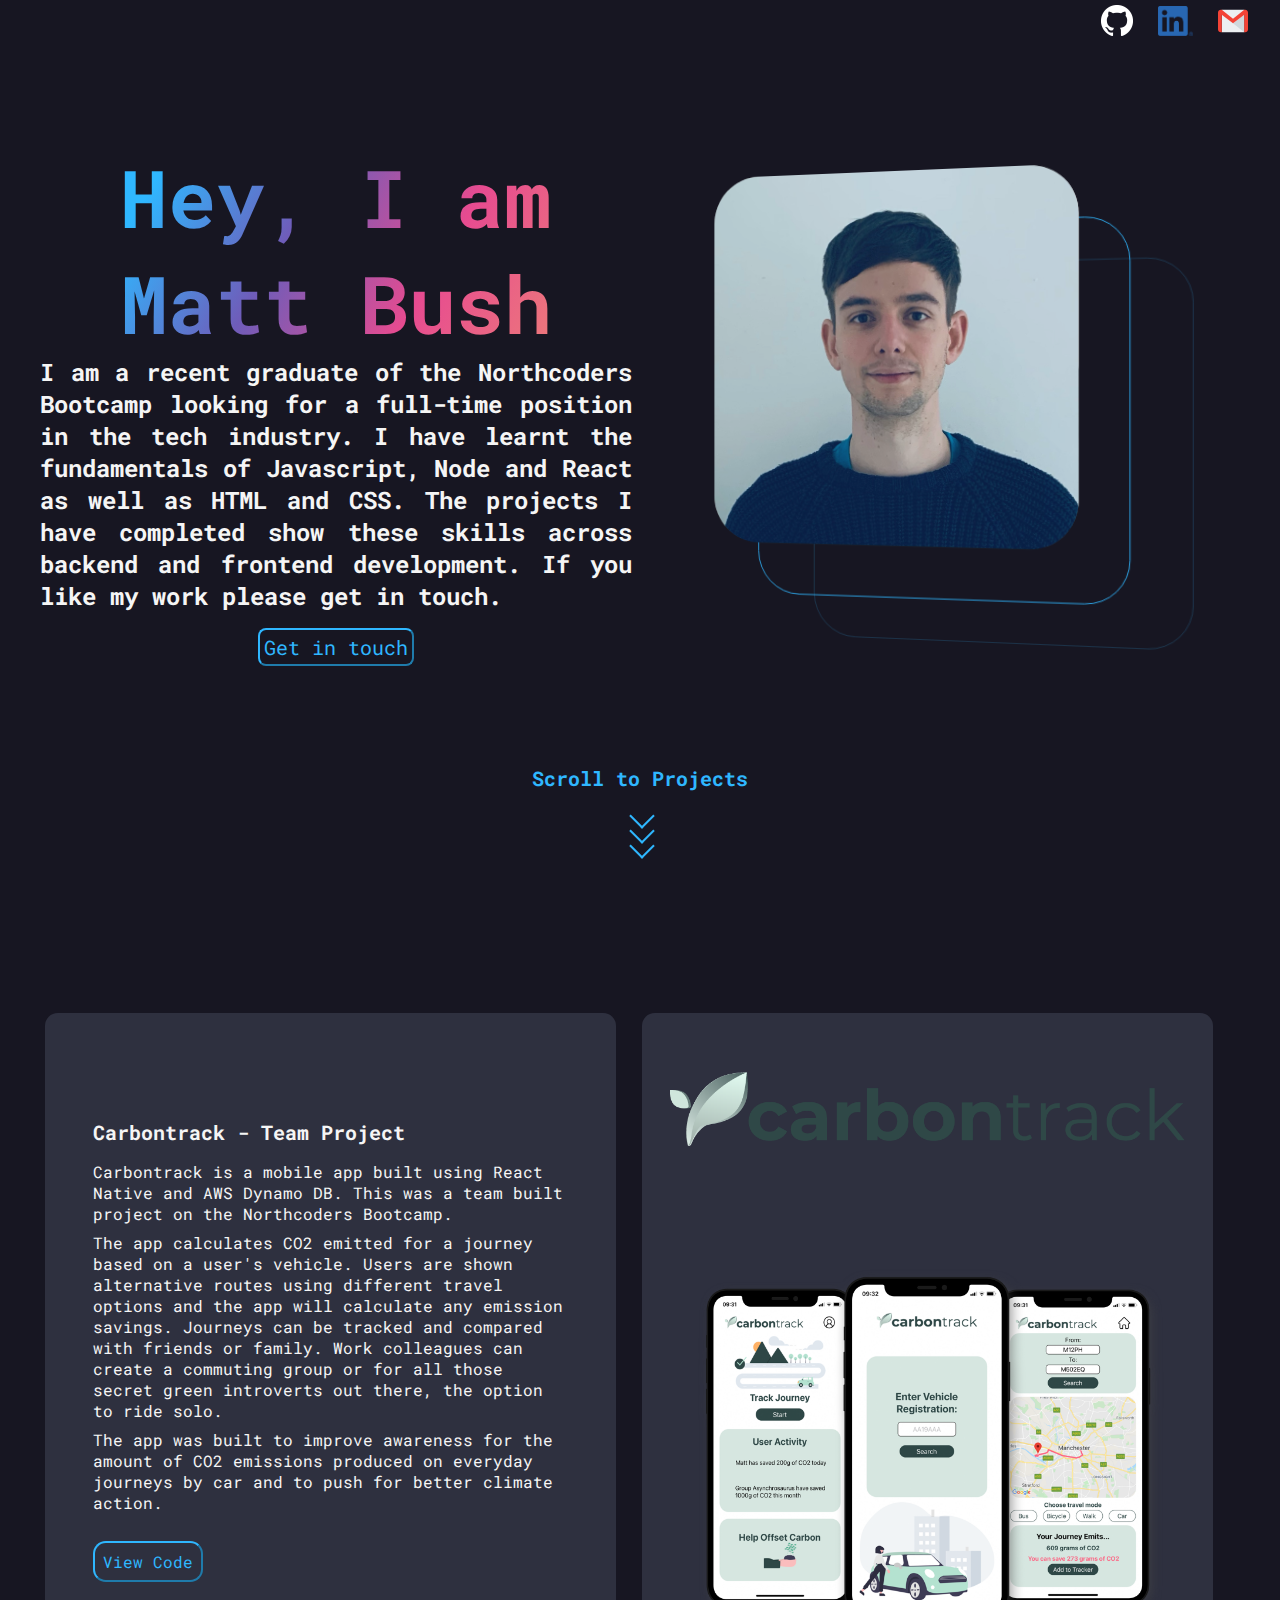
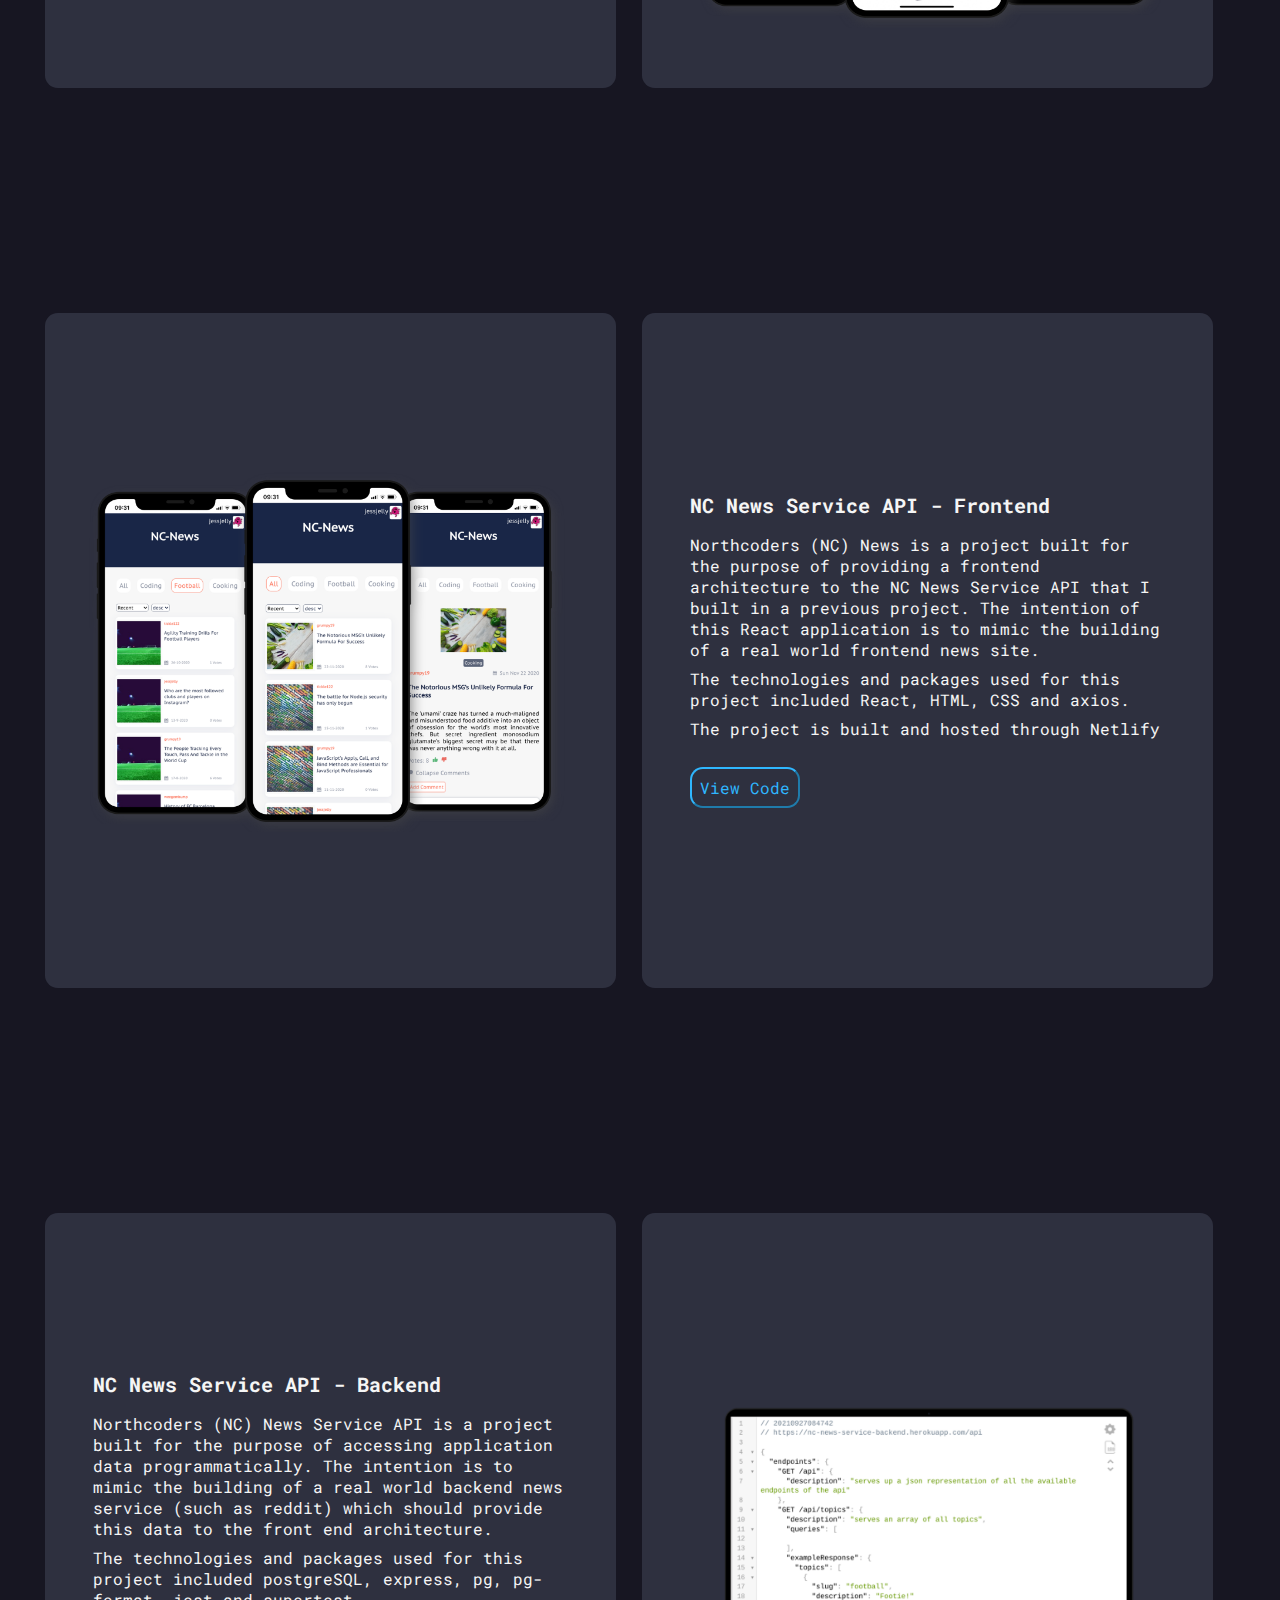
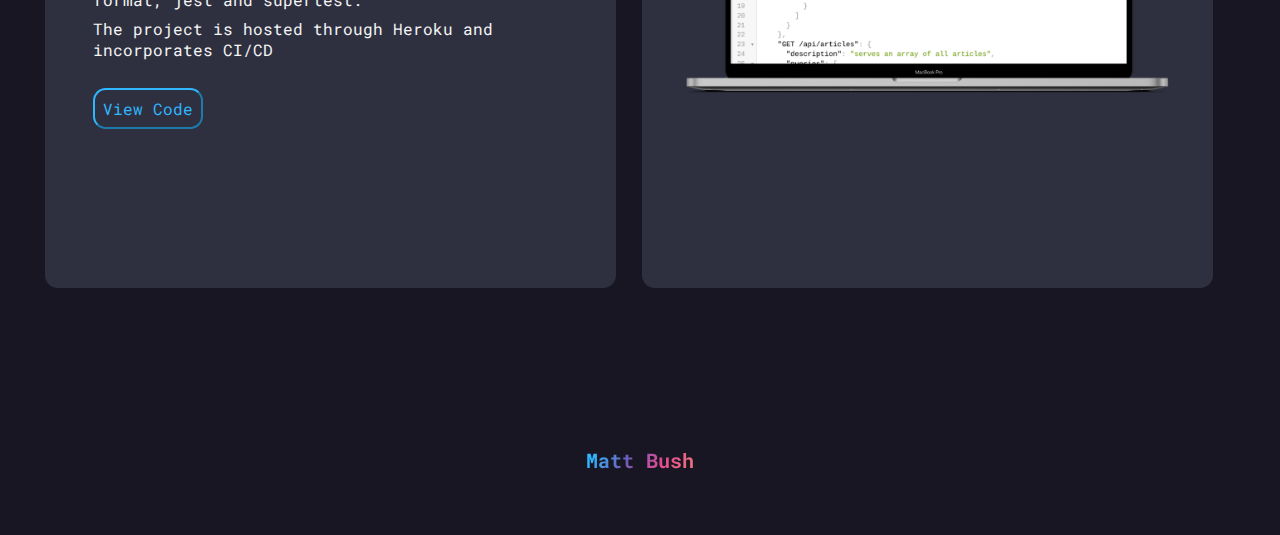
==== index.html @ 08576f9f "remove comments" ====
<!DOCTYPE html>
<html lang="en">
  <head>
    <meta charset="UTF-8" />
    <meta http-equiv="X-UA-Compatible" content="IE=edge" />
    <meta name="viewport" content="width=device-width, initial-scale=1.0" />
    <title>Matt Bush - Portfolio</title>
    <link rel="stylesheet" href="./styles/style.css" />
    <link rel="preconnect" href="https://fonts.googleapis.com" />
    <link rel="preconnect" href="https://fonts.gstatic.com" crossorigin />
    <link
      href="https://fonts.googleapis.com/css2?family=Roboto+Mono&display=swap"
      rel="stylesheet"
    />
  </head>
  <body>
    <button onclick="topFunction()" id="toTop">
      <span class="toTop__arrow"></span>
    </button>

    <header id="header">
      <div id="icons" class="icons">
        <a target="_blank" href="https://github.com/mattbushdev">
          <img
            src="images/github-mark-light-32px.png"
            alt="link to my github"
            style="margin-right: 25px"
          />
        </a>
        <a target="_blank" href="https://www.linkedin.com/in/matthew-bush-001/">
          <img
            src="images/LI-In-Bug.png"
            alt="link to my LinkedIn profile"
            style="height: 30px; max-width: 35px; margin-right: 25px"
          />
        </a>
        <a href="mailto:mattbushdev@gmail.com">
          <img
            src="images/gmail.svg"
            alt="link to send email"
            style="height: 30px; max-width: 35px"
          />
        </a>
      </div>
    </header>
    <section id="introduction">
      <div class="title__block">
        <h1>Hey, I am<br />Matt Bush</h1>
        <h2>
          I am a recent graduate of the Northcoders Bootcamp looking for a
          full-time position in the tech industry. I have learnt the
          fundamentals of Javascript, Node and React as well as HTML and CSS.
          The projects I have completed show these skills across backend and
          frontend development. If you like my work please get in touch.
        </h2>
        <a href="mailto:mattbushdev@gmail.com">
          <button class="title__button-contact">Get in touch</button>
        </a>
      </div>
      <div class="title__profile-block">
        <img
          src="images/me.svg"
          class="title__profile-image"
          alt="my profile picture"
        />
      </div>
    </section>
    <div id="divider" class="divider__block">
      <h3 class="divider__title">Scroll to Projects</h3>
      <div class="arrows-scroll">
        <span class="divider__arrows arrow-one"></span>
        <span class="divider__arrows arrow-two"></span>
        <span class="divider__arrows arrow-three"></span>
      </div>
    </div>

    <section id="project-1">
      <div class="project__card">
        <div id="card-body" class="project__card-body">
          <h3>Carbontrack - Team Project</h3>
          <p>
            Carbontrack is a mobile app built using React Native and AWS Dynamo
            DB. This was a team built project on the Northcoders Bootcamp.
          </p>
          <p>
            The app calculates CO2 emitted for a journey based on a user's
            vehicle. Users are shown alternative routes using different travel
            options and the app will calculate any emission savings. Journeys
            can be tracked and compared with friends or family. Work colleagues
            can create a commuting group or for all those secret green
            introverts out there, the option to ride solo.
          </p>
          <p>
            The app was built to improve awareness for the amount of CO2
            emissions produced on everyday journeys by car and to push for
            better climate action.
          </p>
          <a target="_blank" href="https://github.com/mattbushdev/carbon-track"
            ><button class="project__button-link">View Code</button>
          </a>
        </div>
      </div>
      <div class="project__card">
        <img
          src="./images/carbontrack.png"
          alt="carbon track logo"
          class="project__card-image"
          height="60"
          width="450"
        />
        <img
          src="./images/carbontrack-3.png"
          alt="carbon track mobile app screen examples"
          class="project__card-image"
          height="375"
          width="550"
        />
      </div>
    </section>
    <section id="project-2">
      <div class="project__card">
        <img
          src="./images/nc-news-3.png"
          alt="code from backend project"
          class="project__card-image"
          height="375"
          width="550"
        />
      </div>
      <div class="project__card">
        <div id="card-body" class="project__card-body">
          <h3>NC News Service API - Frontend</h3>
          <p>
            Northcoders (NC) News is a project built for the purpose of
            providing a frontend architecture to the NC News Service API that I
            built in a previous project. The intention of this React application
            is to mimic the building of a real world frontend news site.
          </p>
          <p>
            The technologies and packages used for this project included React,
            HTML, CSS and axios.
          </p>
          <p>The project is built and hosted through Netlify</p>
          <a target="_blank" href="https://github.com/mattbushdev/fe-nc-news"
            ><button class="project__button-link">View Code</button>
          </a>
        </div>
      </div>
    </section>
    <section id="project-3">
      <div class="project__card">
        <div id="card-body" class="project__card-body">
          <h3>NC News Service API - Backend</h3>
          <p>
            Northcoders (NC) News Service API is a project built for the purpose
            of accessing application data programmatically. The intention is to
            mimic the building of a real world backend news service (such as
            reddit) which should provide this data to the front end
            architecture.
          </p>
          <p>
            The technologies and packages used for this project included
            postgreSQL, express, pg, pg-format, jest and supertest.
          </p>
          <p>The project is hosted through Heroku and incorporates CI/CD</p>
          <a target="_blank" href="https://github.com/mattbushdev/nc-news-api">
            <button class="project__button-link">View Code</button>
          </a>
        </div>
      </div>
      <div class="project__card">
        <img
          src="./images/nc-backend.png"
          alt="code from backend project"
          class="project__card-image"
          height="400"
          width="600"
        />
      </div>
    </section>
    <script>
      toTopButton = document.getElementById("toTop");
      window.onscroll = function () {
        scrollFunction();
      };

      function scrollFunction() {
        if (
          document.body.scrollTop > 20 ||
          document.documentElement.scrollTop > 20
        ) {
          toTopButton.style.display = "block";
        } else {
          toTopButton.style.display = "none";
        }
      }

      function topFunction() {
        document.body.scrollTop = 0;
        document.documentElement.scrollTop = 0;
      }
    </script>
    <footer class="footer__block">
      <h3 class="footer__text">Matt Bush</h3>
    </footer>
  </body>
</html>
---- styles/style.css ----
* {
  padding: 0rem;
  margin: 0rem;
  font-family: "Roboto Mono", monospace;
  font-size: 16px;
}

body {
  background: #171622;
  color: whitesmoke;
  margin-left: 10%;
  margin-right: 10%;
}

header {
  display: flex;
  height: 5vh;
}

a {
  text-decoration: none;
}

.icons {
  display: flex;
  flex: 1;
  text-decoration: none;
  justify-content: flex-end;
  align-items: center;
}

section {
  display: flex;
  flex-wrap: wrap;
  align-items: center;
  width: 100%;
}

#introduction {
  height: 80vh;
}

#project-1,
#project-2,
#project-3 {
  height: 100vh;
}

.title__block {
  display: flex;
  flex-direction: column;
  justify-content: space-around;
  align-items: center;
  color: whitesmoke;
  width: 50%;
}

h1 {
  font-size: 5rem;
  background-image: linear-gradient(
    120deg,
    #2fb7ff 10%,
    #6f5cb9,
    #e74b90 70%,
    #ed7a7a
  );
  -webkit-background-clip: text;
  background-clip: text;
  -webkit-text-fill-color: transparent;
}

h2 {
  font-size: 1.5rem;
  text-align: justify;
  padding-left: 4rem;
  padding-right: 4rem;
}

h3 {
  color: whitesmoke;
  font-size: 1.25rem;
  margin-bottom: 1rem;
  box-shadow: 0 0 0 0 #2fb7ff;
}

.title__profile-block {
  display: flex;
  flex: 1;
  justify-content: center;
  width: 50%;
  perspective: 1000px;
}

.title__profile-image {
  width: 80%;
  height: auto;
  transform: rotateY(-10deg);
  -moz-transform: rotateY(-10deg);
  -webkit-transform: rotateY(-10deg);
  transition: all 1s ease-out;
}

.title__profile-image:hover {
  transform: rotateY(0deg);
  -moz-transform: rotateY(0deg);
  -webkit-transform: rotateY(0deg);
  transition: all 1s ease-out;
}

.title__button-contact:hover {
  background: #2fb7ff;
  color: #171622;
  box-shadow: 0px 10px 10px rgba(0, 0, 0, 0.2);
}

.title__button-contact {
  background: #171622;
  color: #2fb7ff;
  border-color: #2fb7ff;
  border-radius: 0.5rem;
  font-size: 1.25rem;
  padding: 0.25rem;
  margin-top: 1rem;
}

.divider__block,
.footer__block {
  display: flex;
  flex-direction: column;
  justify-content: center;
  align-items: center;
  height: 15vh;
  width: 100%;
}

.divider__title {
  display: flex;
  color: #2fb7ff;
  max-width: 30%;
  font-size: 1.25rem;
}

.arrows-scroll {
  display: block;
  margin: 0 auto;
  height: 100%;
}

.divider__arrows {
  display: block;
  width: 5px;
  height: 5px;
  -moz-transform: rotate(45deg);
  -webkit-transform: rotate(45deg);
  transform: rotate(45deg);
  border-right: 2px solid #2fb7ff;
  border-bottom: 2px solid #2fb7ff;
  margin: 0 0 3px 4px;
  width: 16px;
  height: 16px;
}

.arrow-one,
.arrow-two,
.arrow-three {
  -webkit-animation: arrows-scroll 1s infinite;
  -moz-animation: arrows-scroll 1s infinite;
  animation: arrows-scroll 1s infinite;
}

.arrow-one {
  -webkit-animation-delay: 0.1s;
  -moz-animation-delay: 0.1s;
  -webkit-animation-direction: alternate;

  animation-direction: alternate;
  animation-delay: alternate;
}

.arrow-two {
  -webkit-animation-delay: 0.2s;
  -moz-animation-delay: 0.2s;
  -webkit-animation-direction: alternate;

  animation-delay: 0.2s;
  animation-direction: alternate;

  margin-top: -6px;
}

.arrow-three {
  -webkit-animation-delay: 0.3s;
  -moz-animation-delay: 0.3s;
  -webkit-animation-direction: alternate;

  animation-delay: 0.3s;
  animation-direction: alternate;

  margin-top: -6px;
}

@keyframes arrows-scroll {
  0% {
    opacity: 0;
  }
  50% {
    opacity: 0.5;
  }
  100% {
    opacity: 1;
  }
}

.project__card {
  display: flex;
  flex-direction: column;
  align-items: center;
  justify-content: space-around;
  height: 75%;
  width: 48%;
  background: #2e303f;
  border-radius: 0.8rem;
  margin: 0.8rem;
}

.project__card-body {
  color: whitesmoke;
  padding: 3rem;
}

p {
  margin-bottom: 0.5rem;
}

.project__card-image {
  width: 90%;
  height: auto;
  padding: 1rem;
}

.project__button-info {
  color: #2e303f;
  font-size: 1rem;
  padding: 0.5rem;
  margin-top: 1.25rem;
  border-radius: 0.8rem;
}

.project__button-info:hover {
  background: #2e303f;
  color: whitesmoke;
  font-weight: bold;
  box-shadow: 0px 10px 15px rgba(0, 0, 0, 0.3);
}

.project__button-link:hover {
  background: #2fb7ff;
  color: #171622;
  box-shadow: 0px 10px 10px rgba(0, 0, 0, 0.2);
}

.project__button-link {
  background: #2e303f;
  color: #2fb7ff;
  border-color: #2fb7ff;
  font-size: 1rem;
  padding: 0.5rem;
  margin-top: 1.25rem;
  border-radius: 0.8rem;
  text-decoration: none;
}

.footer__text {
  background-image: linear-gradient(
    120deg,
    #2fb7ff 10%,
    #6f5cb9,
    #e74b90 70%,
    #ed7a7a
  );
  -webkit-background-clip: text;
  background-clip: text;
  -webkit-text-fill-color: transparent;
}

#toTop {
  display: none;
  position: fixed;
  bottom: 2%;
  right: 2%;
  z-index: 99;
  border: none;
  background-image: linear-gradient(
    120deg,
    #2fb7ff 10%,
    #6f5cb9,
    #e74b90 70%,
    #ed7a7a
  );
  cursor: pointer;
  padding: 15px;
  border-radius: 10px;
  -webkit-transform: translateY(-2px);
  transform: translateY(-2px);
}

#toTop:hover {
  -webkit-transform: translateY(0);
  transform: translateY(0);
  transition: all 0.2s ease-out;
}

.toTop__arrow {
  display: block;
  width: 5px;
  height: 5px;
  -moz-transform: rotate(-135deg);
  -webkit-transform: rotate(-135deg);
  transform: rotate(-135deg);
  border-right: 2px solid white;
  border-bottom: 2px solid white;
}

@media only screen and (max-width: 1405px) {
  body {
    margin-left: 2rem;
    margin-right: 2rem;
  }
  h2 {
    padding-left: 0.5rem;
    padding-right: 0.5rem;
  }
  .project__card {
    width: 47%;
  }
}

@media only screen and (max-width: 925px) {
  body {
    margin-left: 1rem;
    margin-right: 1rem;
  }
  h2 {
    padding-left: 0.5rem;
    padding-right: 0.5rem;
  }
  section {
    flex-direction: column;
    height: auto;
  }
  .title__profile-block {
    width: 100%;
    margin: 2rem;
  }
  .title__block {
    width: 100%;
  }

  .project__card {
    width: 100%;
  }
}

@media only screen and (max-width: 425px) {
  body {
    margin-left: 0rem;
    margin-right: 0rem;
  }
  h1 {
    font-size: 2rem;
  }

  h2 {
    font-size: 1rem;
    padding-left: 0.5rem;
    padding-right: 0.5rem;
  }

  h3 {
    color: whitesmoke;
    font-size: 1rem;
    margin-bottom: 1rem;
  }
  section {
    flex-direction: column;
    align-items: center;
    justify-content: center;
    height: auto;
    width: 90%;
  }
  .title__profile-block {
    width: 100%;
    margin: 1rem;
  }
  .title__block {
    justify-content: flex-start;
    width: 100%;
  }
  .title__button-contact {
    font-size: 1rem;
    padding: 0.5rem;
    margin-top: 1rem;
    margin-bottom: 1rem;
  }
  .divider__line {
    width: 25%;
  }
  .divider__title {
    color: #2fb7ff;
    max-width: 40%;
    font-size: 0.6rem;
    text-align: center;
    margin-bottom: 0rem;
  }
  .project__card {
    width: 100%;
  }
  .project__card-body {
    padding: 1rem;
  }
}
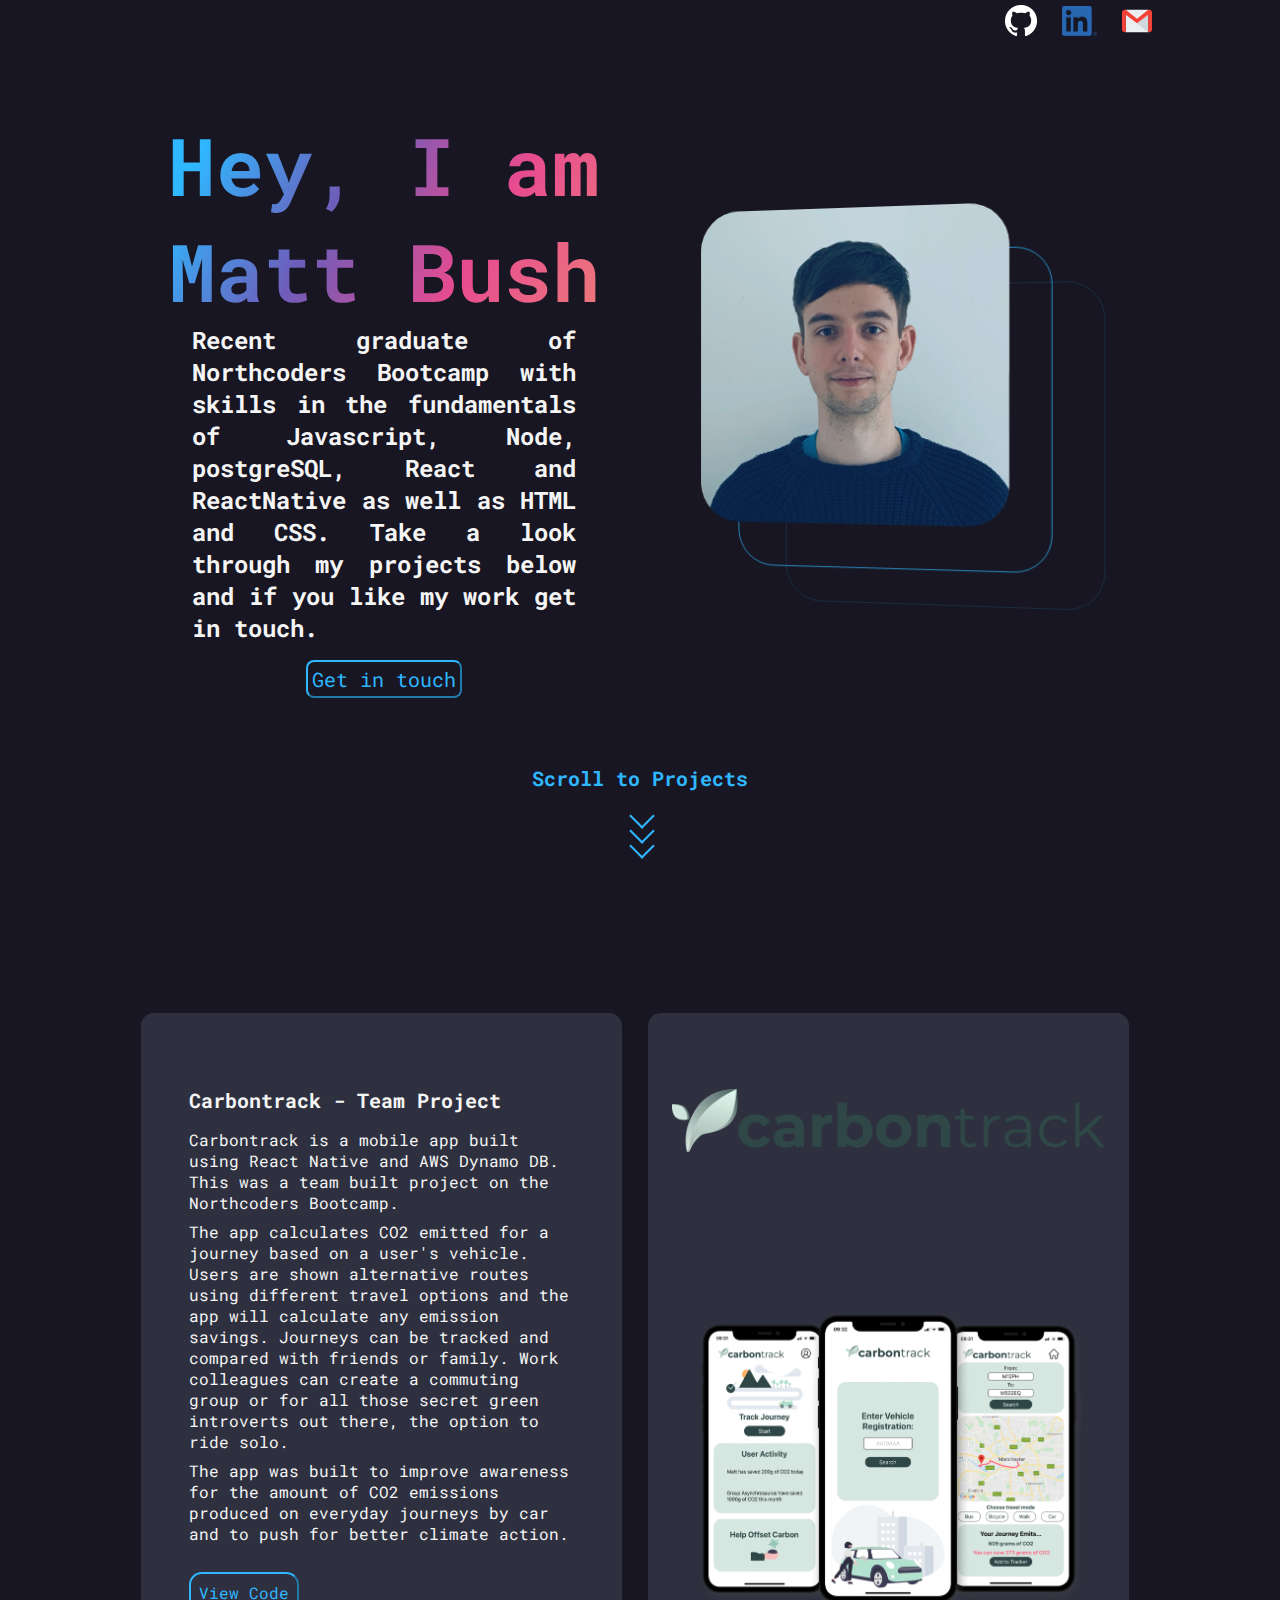
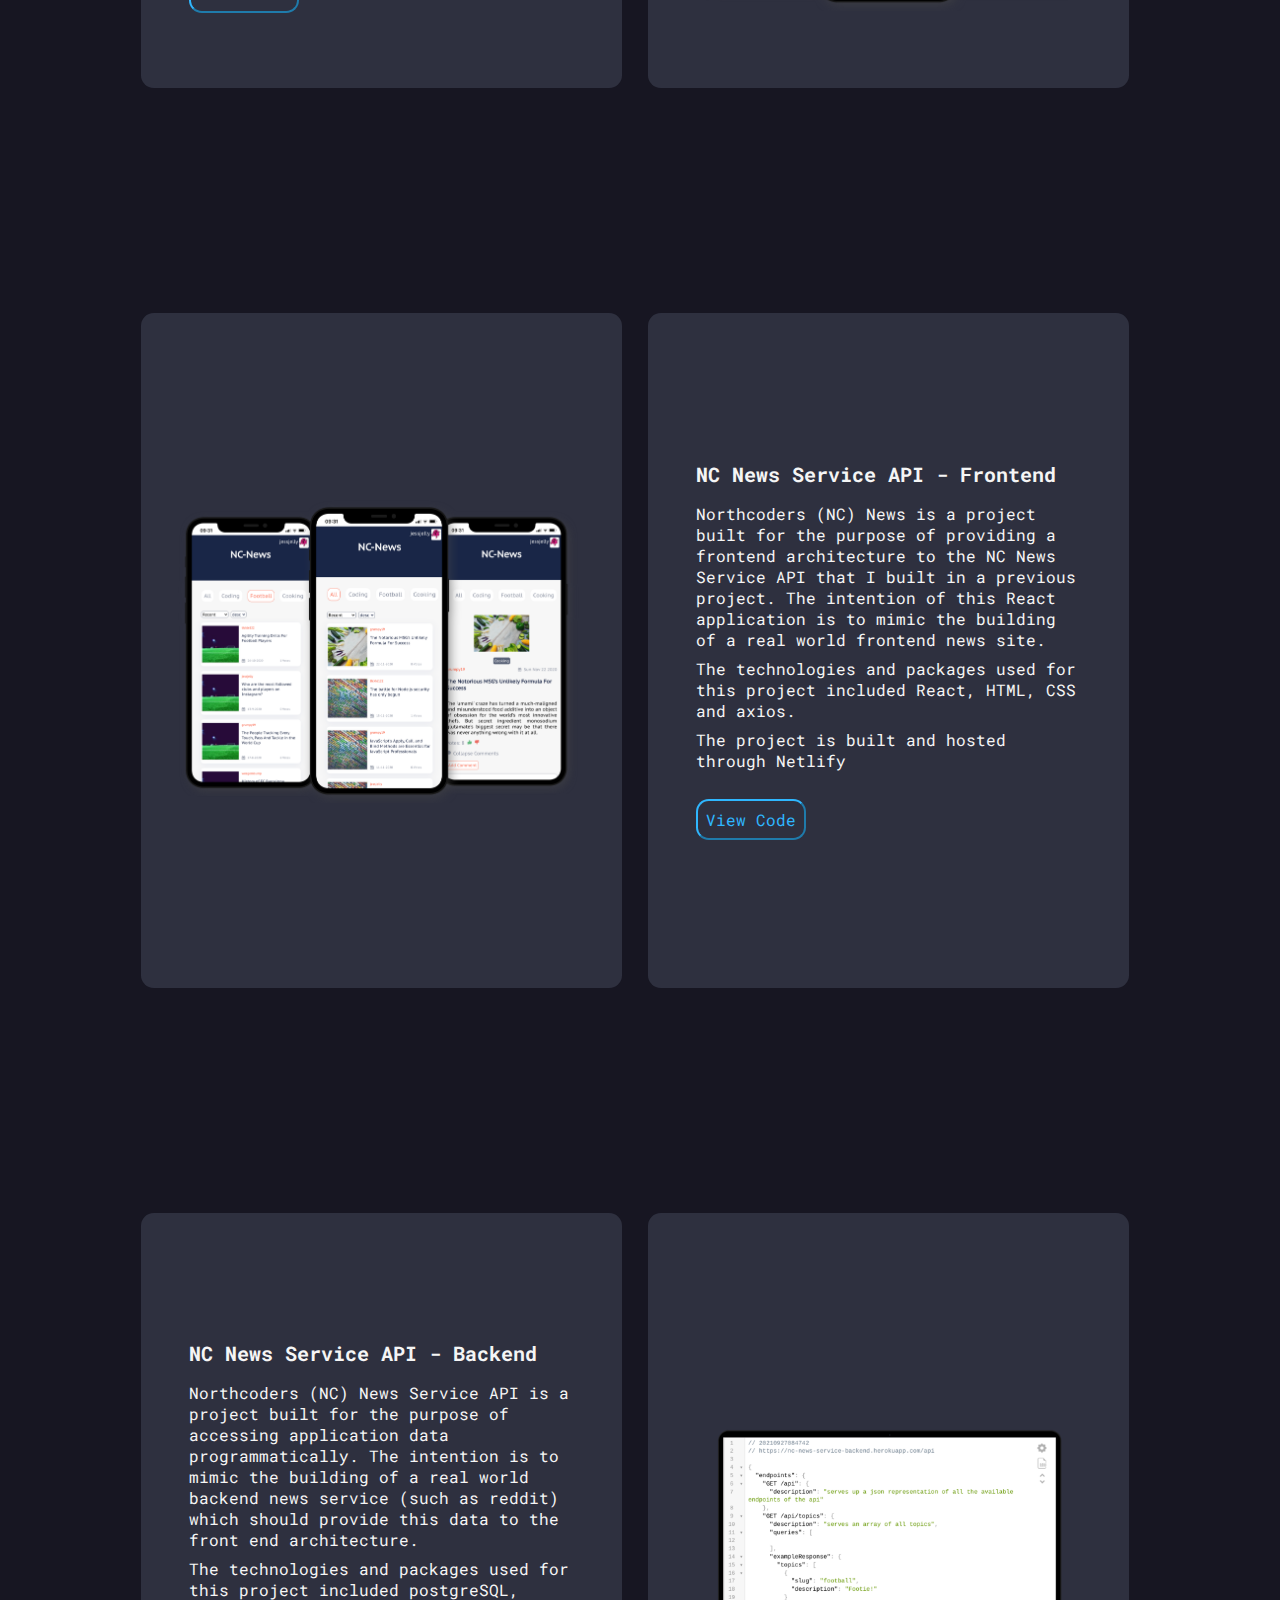
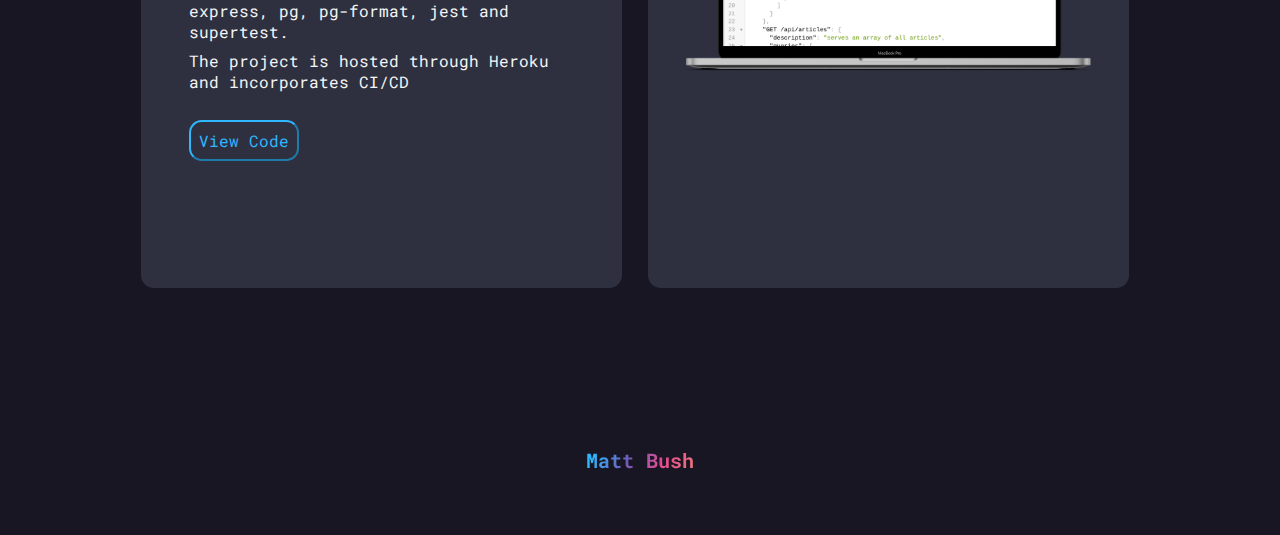
==== commit 8d748977: "amend intro text" ====
--- a/index.html
+++ b/index.html
@@ -17,7 +17,6 @@
     <button onclick="topFunction()" id="toTop">
       <span class="toTop__arrow"></span>
     </button>
-
     <header id="header">
       <div id="icons" class="icons">
         <a target="_blank" href="https://github.com/mattbushdev">
@@ -47,11 +46,10 @@
       <div class="title__block">
         <h1>Hey, I am<br />Matt Bush</h1>
         <h2>
-          I am a recent graduate of the Northcoders Bootcamp looking for a
-          full-time position in the tech industry. I have learnt the
-          fundamentals of Javascript, Node and React as well as HTML and CSS.
-          The projects I have completed show these skills across backend and
-          frontend development. If you like my work please get in touch.
+          Recent graduate of Northcoders Bootcamp with skills in the
+          fundamentals of Javascript, Node, postgreSQL, React and ReactNative as
+          well as HTML and CSS. Take a look through my projects below and if you
+          like my work get in touch.
         </h2>
         <a href="mailto:mattbushdev@gmail.com">
           <button class="title__button-contact">Get in touch</button>
--- a/styles/style.css
+++ b/styles/style.css
@@ -31,7 +31,7 @@
 
 section {
   display: flex;
-  flex-wrap: wrap;
+  /* flex-wrap: wrap; */
   align-items: center;
   width: 100%;
 }
@@ -138,11 +138,11 @@
   color: #2fb7ff;
   max-width: 30%;
   font-size: 1.25rem;
+  text-align: center;
 }
 
 .arrows-scroll {
   display: block;
-  margin: 0 auto;
   height: 100%;
 }
 
@@ -217,7 +217,7 @@
   align-items: center;
   justify-content: space-around;
   height: 75%;
-  width: 48%;
+  width: 50%;
   background: #2e303f;
   border-radius: 0.8rem;
   margin: 0.8rem;
@@ -322,35 +322,33 @@
 }
 
 @media only screen and (max-width: 1405px) {
-  body {
-    margin-left: 2rem;
-    margin-right: 2rem;
-  }
-  h2 {
-    padding-left: 0.5rem;
-    padding-right: 0.5rem;
-  }
   .project__card {
     width: 47%;
   }
 }
 
-@media only screen and (max-width: 925px) {
+@media only screen and (max-width: 1070px) {
   body {
-    margin-left: 1rem;
-    margin-right: 1rem;
-  }
-  h2 {
-    padding-left: 0.5rem;
-    padding-right: 0.5rem;
+    margin-left: 5%;
+    margin-right: 5%;
   }
   section {
     flex-direction: column;
+  }
+  #introduction,
+  #project-1,
+  #project-2,
+  #project-3 {
     height: auto;
   }
+
+  #project-2 {
+    flex-direction: column-reverse;
+  }
+
   .title__profile-block {
     width: 100%;
-    margin: 2rem;
+    margin: 5%;
   }
   .title__block {
     width: 100%;
@@ -363,17 +361,15 @@
 
 @media only screen and (max-width: 425px) {
   body {
-    margin-left: 0rem;
-    margin-right: 0rem;
+    margin-left: 5%;
+    margin-right: 5%;
   }
   h1 {
     font-size: 2rem;
   }
 
   h2 {
-    font-size: 1rem;
-    padding-left: 0.5rem;
-    padding-right: 0.5rem;
+    font-size: 0.9rem;
   }
 
   h3 {
@@ -381,16 +377,28 @@
     font-size: 1rem;
     margin-bottom: 1rem;
   }
+  p {
+    font-size: 0.9rem;
+  }
   section {
     flex-direction: column;
     align-items: center;
     justify-content: center;
+    width: 100%;
+  }
+  #introduction,
+  #project-1,
+  #project-2,
+  #project-3 {
     height: auto;
-    width: 90%;
-  }
+  }
+
+  #project-2 {
+    flex-direction: column-reverse;
+  }
+
   .title__profile-block {
     width: 100%;
-    margin: 1rem;
   }
   .title__block {
     justify-content: flex-start;
@@ -402,15 +410,10 @@
     margin-top: 1rem;
     margin-bottom: 1rem;
   }
-  .divider__line {
-    width: 25%;
-  }
+
   .divider__title {
-    color: #2fb7ff;
     max-width: 40%;
-    font-size: 0.6rem;
-    text-align: center;
-    margin-bottom: 0rem;
+    font-size: 1rem;
   }
   .project__card {
     width: 100%;
@@ -418,4 +421,10 @@
   .project__card-body {
     padding: 1rem;
   }
-}
+  #toTop {
+    bottom: 1%;
+    right: 1%;
+    padding: 10px;
+    border-radius: 5px;
+  }
+}
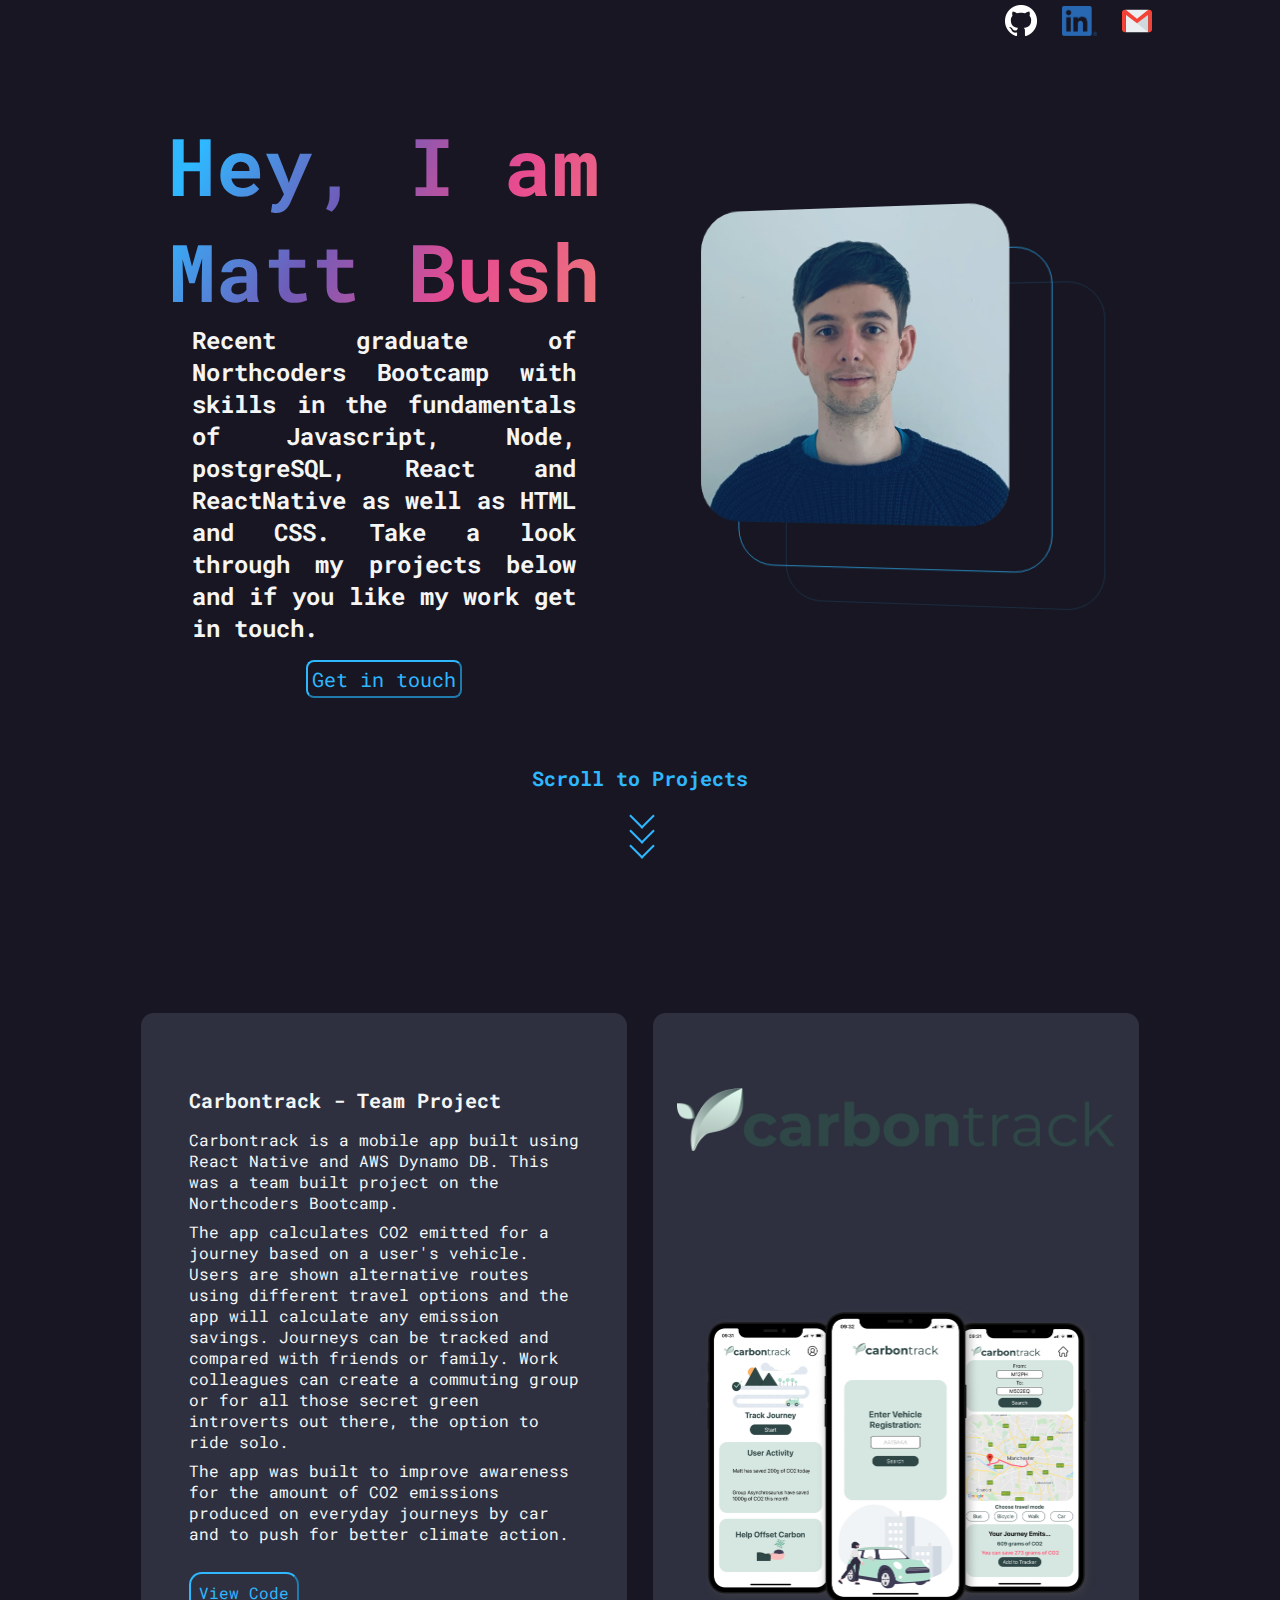
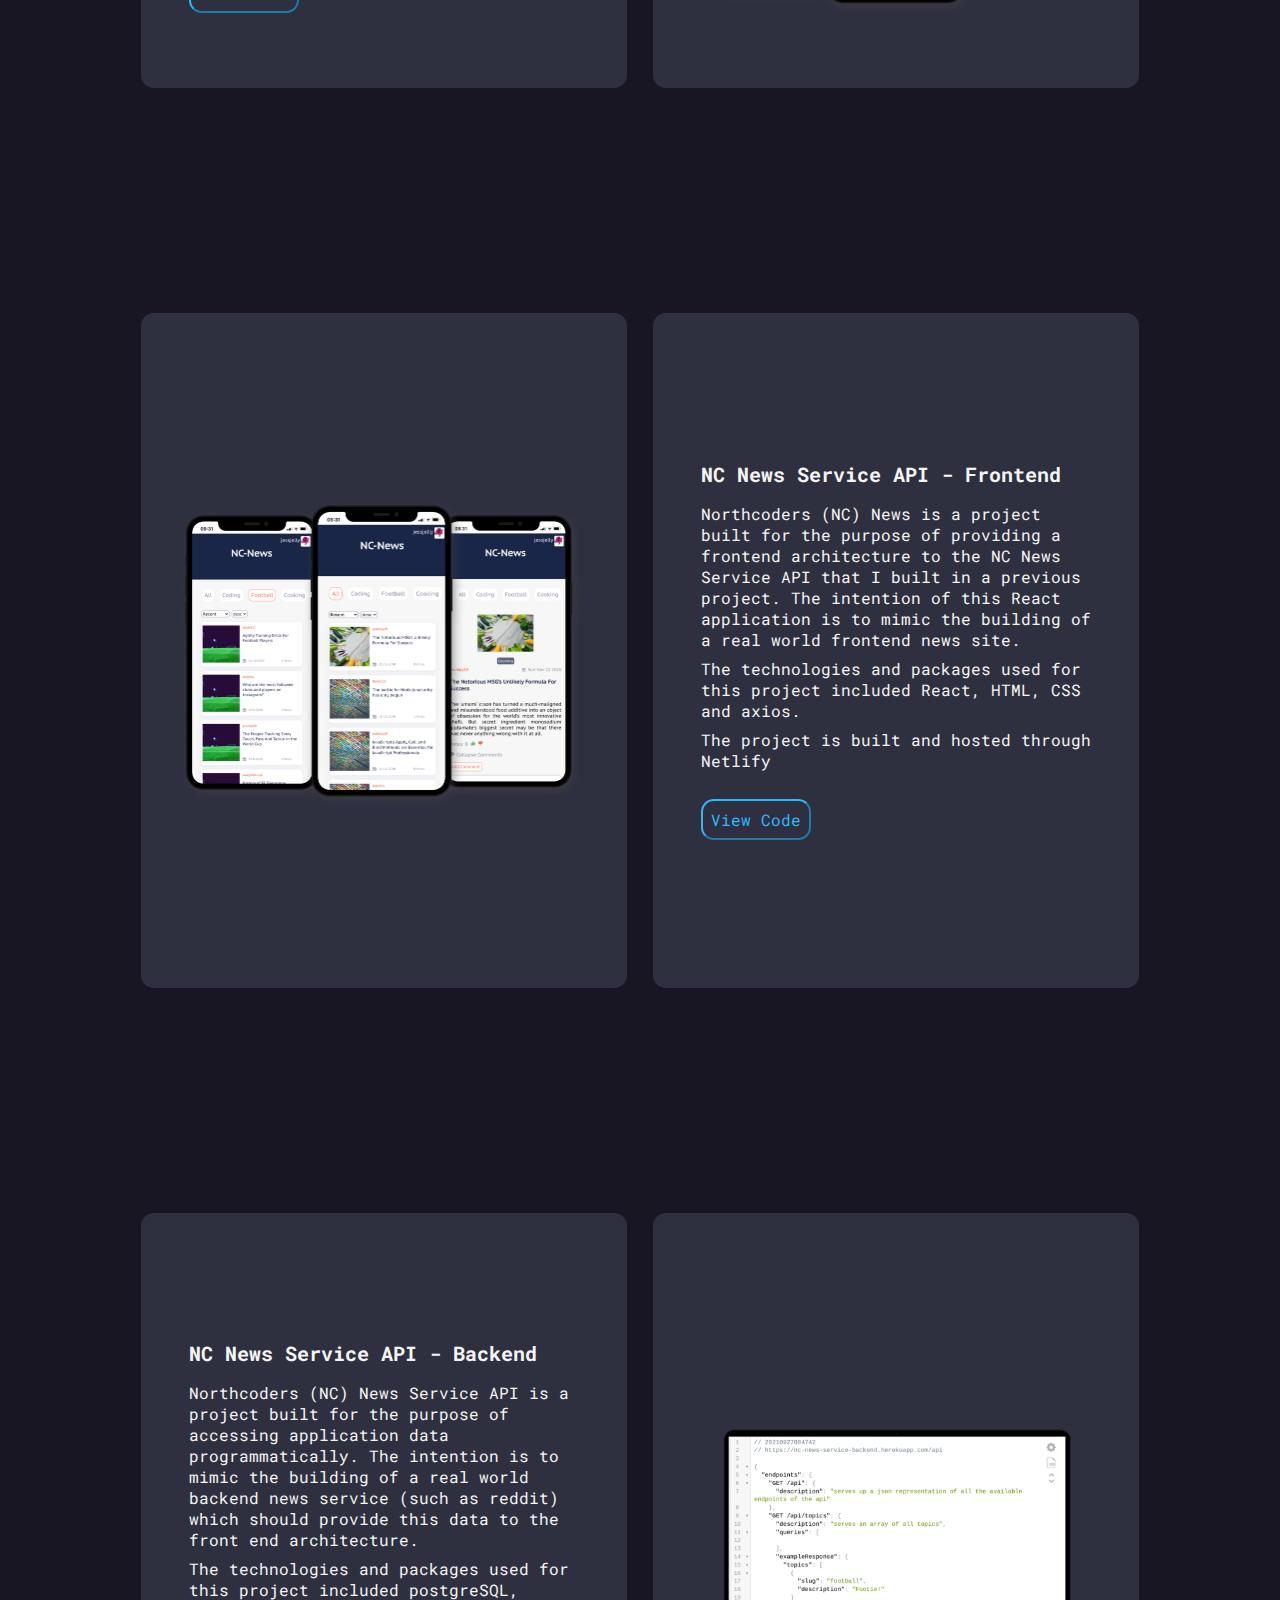
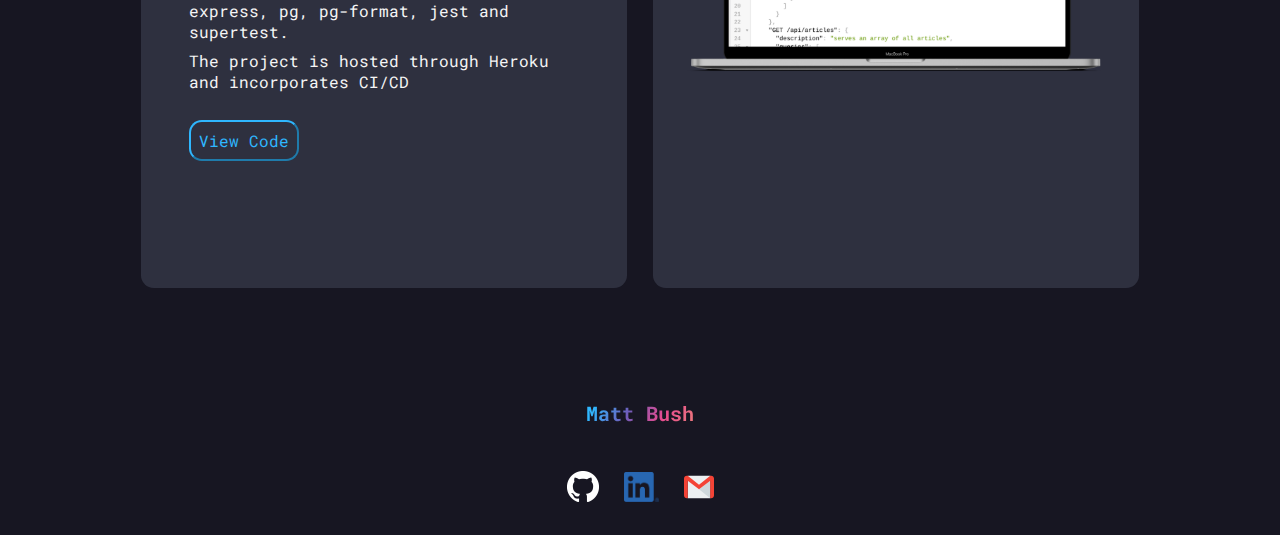
==== commit 4508acd1: "update icons" ====
--- a/index.html
+++ b/index.html
@@ -200,6 +200,29 @@
     </script>
     <footer class="footer__block">
       <h3 class="footer__text">Matt Bush</h3>
+      <div id="icons" class="icons">
+        <a target="_blank" href="https://github.com/mattbushdev">
+          <img
+            src="images/github-mark-light-32px.png"
+            alt="link to my github"
+            style="margin-right: 25px"
+          />
+        </a>
+        <a target="_blank" href="https://www.linkedin.com/in/matthew-bush-001/">
+          <img
+            src="images/LI-In-Bug.png"
+            alt="link to my LinkedIn profile"
+            style="height: 30px; max-width: 35px; margin-right: 25px"
+          />
+        </a>
+        <a href="mailto:mattbushdev@gmail.com">
+          <img
+            src="images/gmail.svg"
+            alt="link to send email"
+            style="height: 30px; max-width: 35px"
+          />
+        </a>
+      </div>
     </footer>
   </body>
 </html>
--- a/styles/style.css
+++ b/styles/style.css
@@ -31,7 +31,6 @@
 
 section {
   display: flex;
-  /* flex-wrap: wrap; */
   align-items: center;
   width: 100%;
 }
@@ -321,16 +320,13 @@
   border-bottom: 2px solid white;
 }
 
-@media only screen and (max-width: 1405px) {
-  .project__card {
-    width: 47%;
-  }
-}
-
 @media only screen and (max-width: 1070px) {
   body {
-    margin-left: 5%;
-    margin-right: 5%;
+    margin-left: 10%;
+    margin-right: 10%;
+  }
+  .icons {
+    justify-content: center;
   }
   section {
     flex-direction: column;
@@ -364,6 +360,9 @@
     margin-left: 5%;
     margin-right: 5%;
   }
+  .icons {
+    justify-content: center;
+  }
   h1 {
     font-size: 2rem;
   }
@@ -401,9 +400,9 @@
     width: 100%;
   }
   .title__block {
-    justify-content: flex-start;
-    width: 100%;
-  }
+    width: 100%;
+  }
+
   .title__button-contact {
     font-size: 1rem;
     padding: 0.5rem;
@@ -412,7 +411,7 @@
   }
 
   .divider__title {
-    max-width: 40%;
+    max-width: 100%;
     font-size: 1rem;
   }
   .project__card {
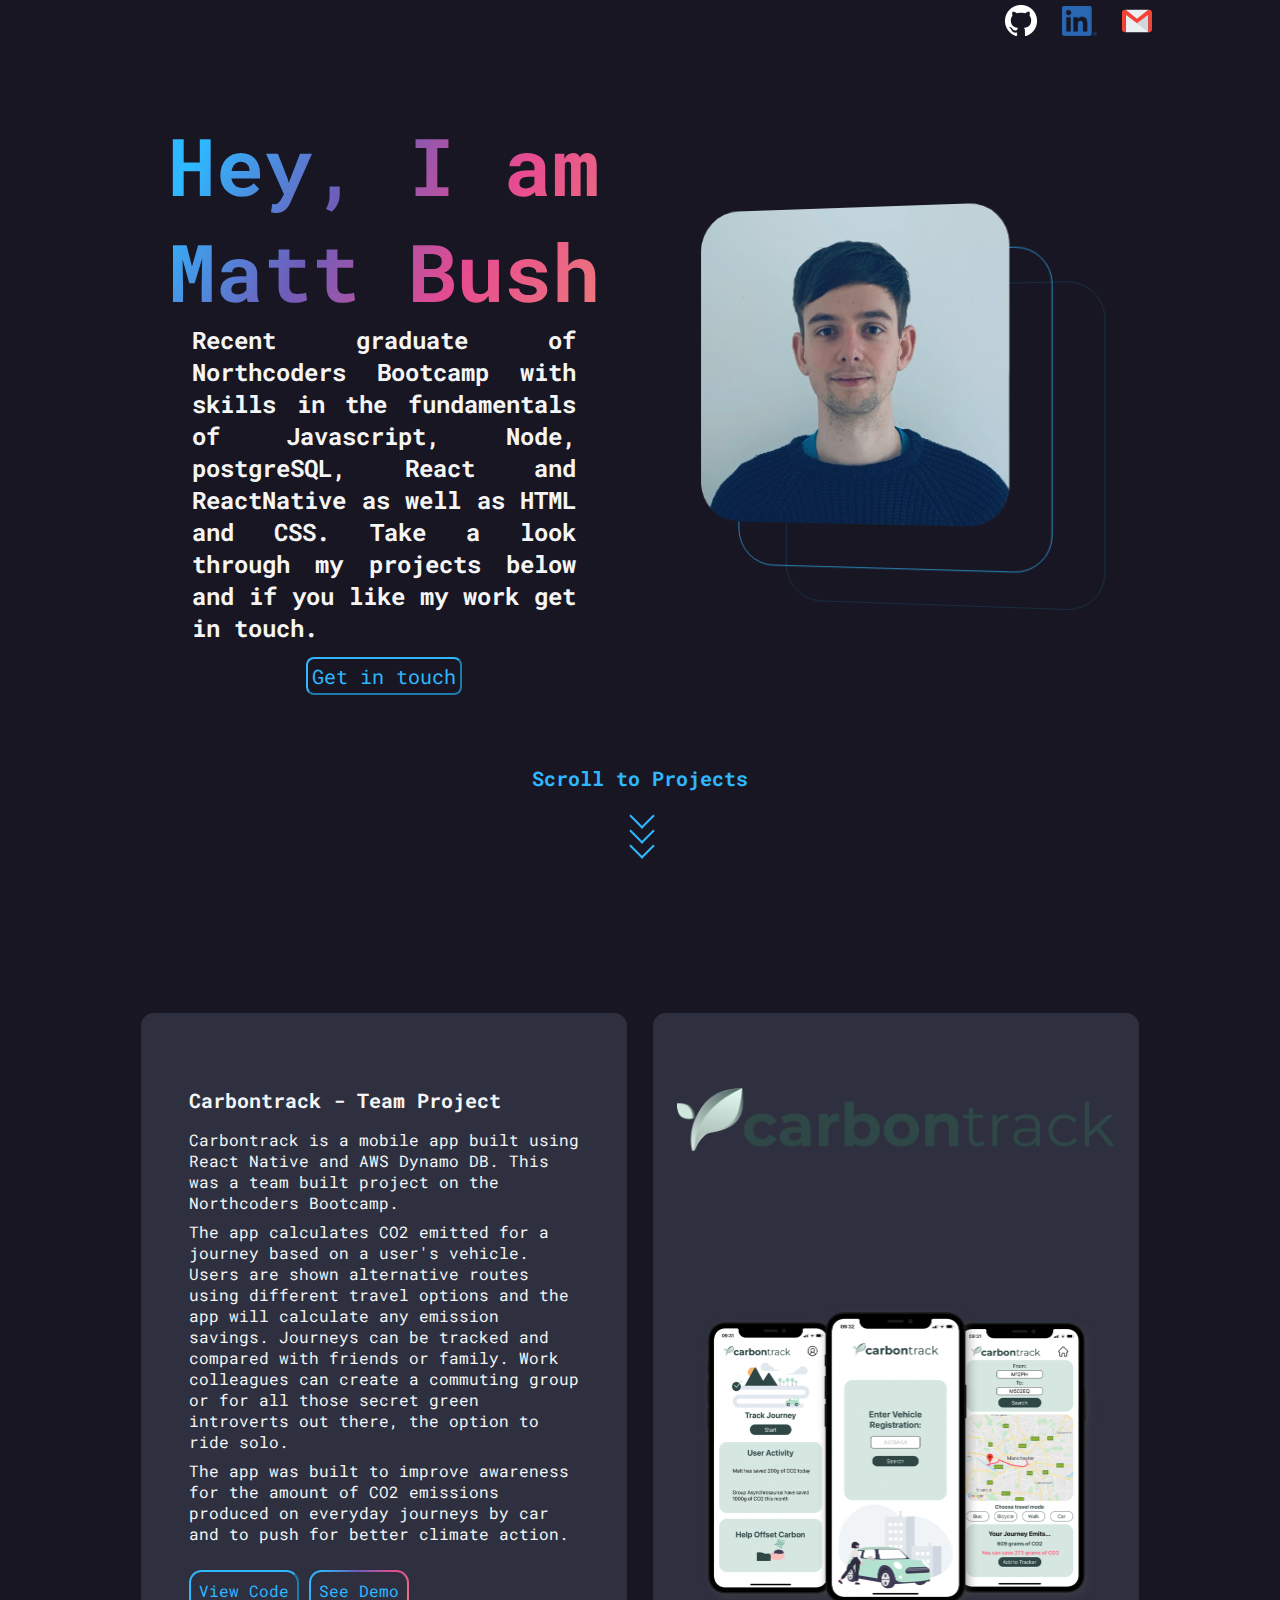
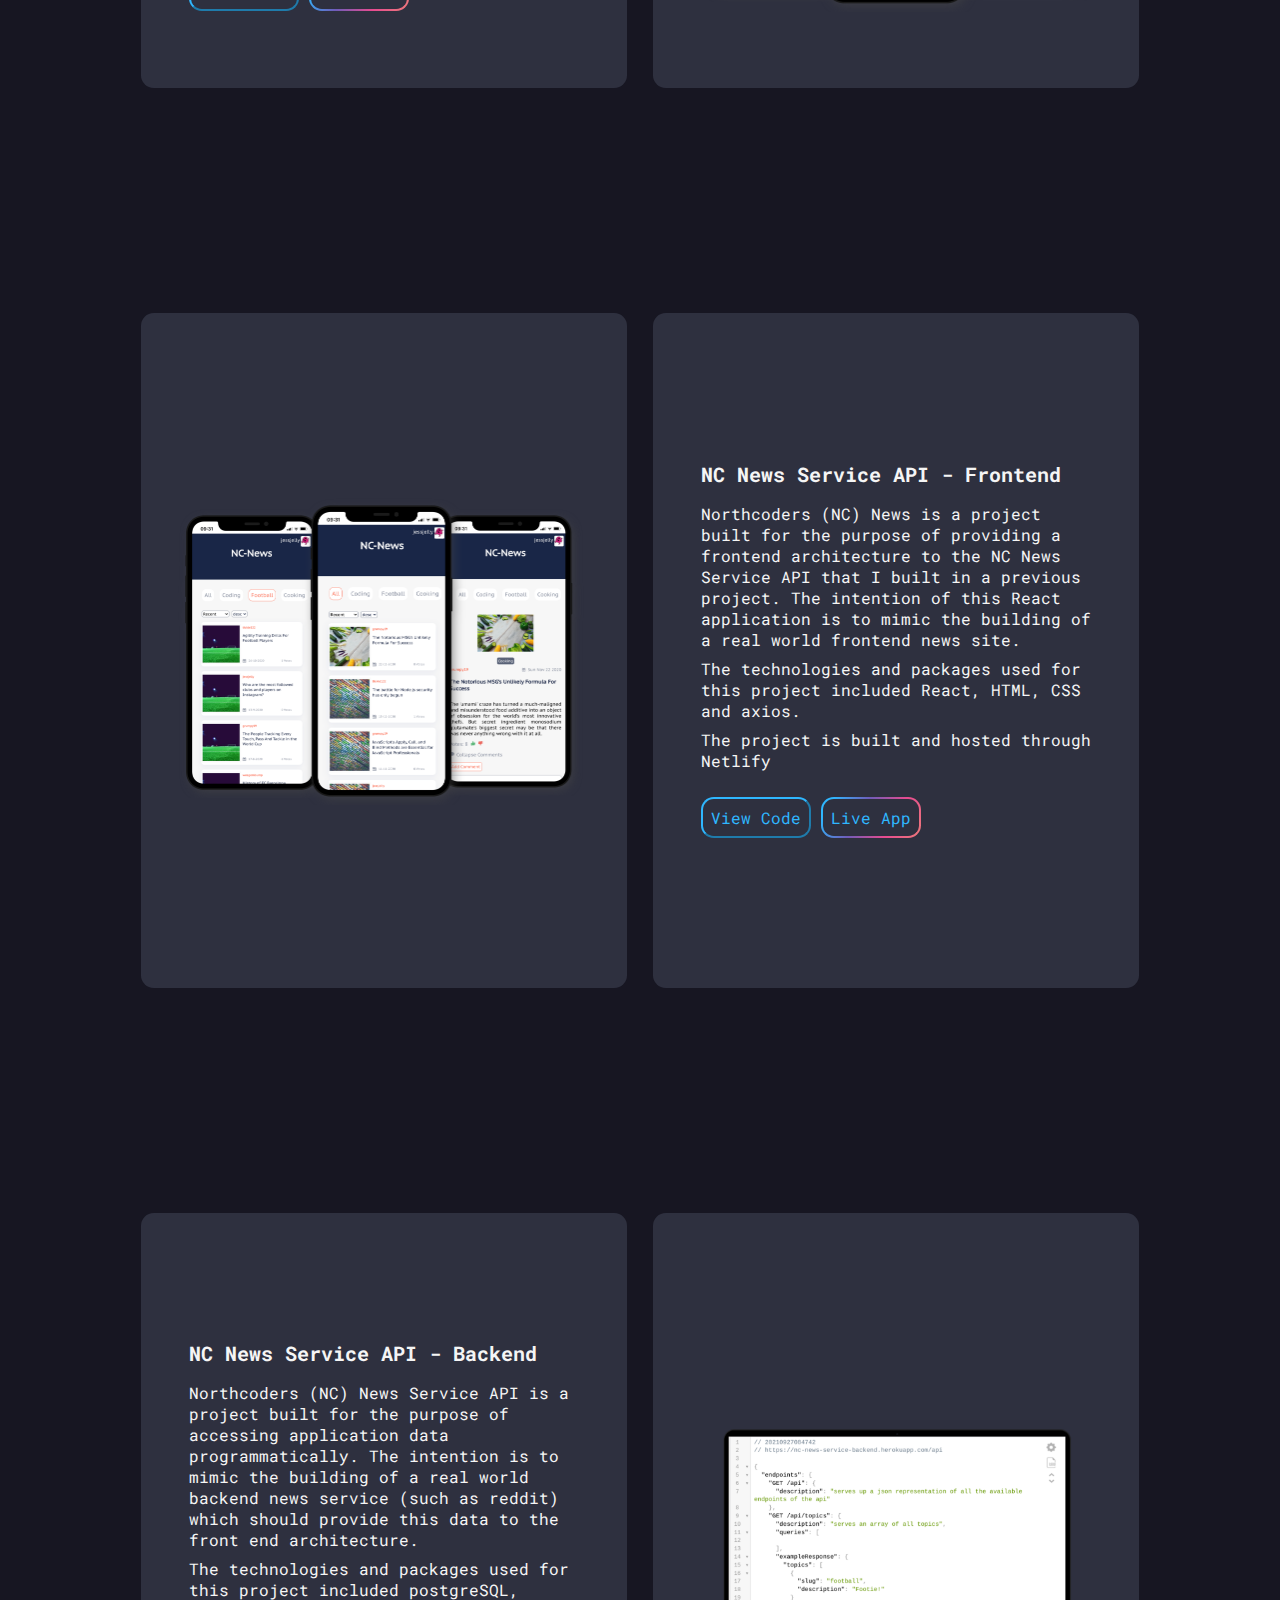
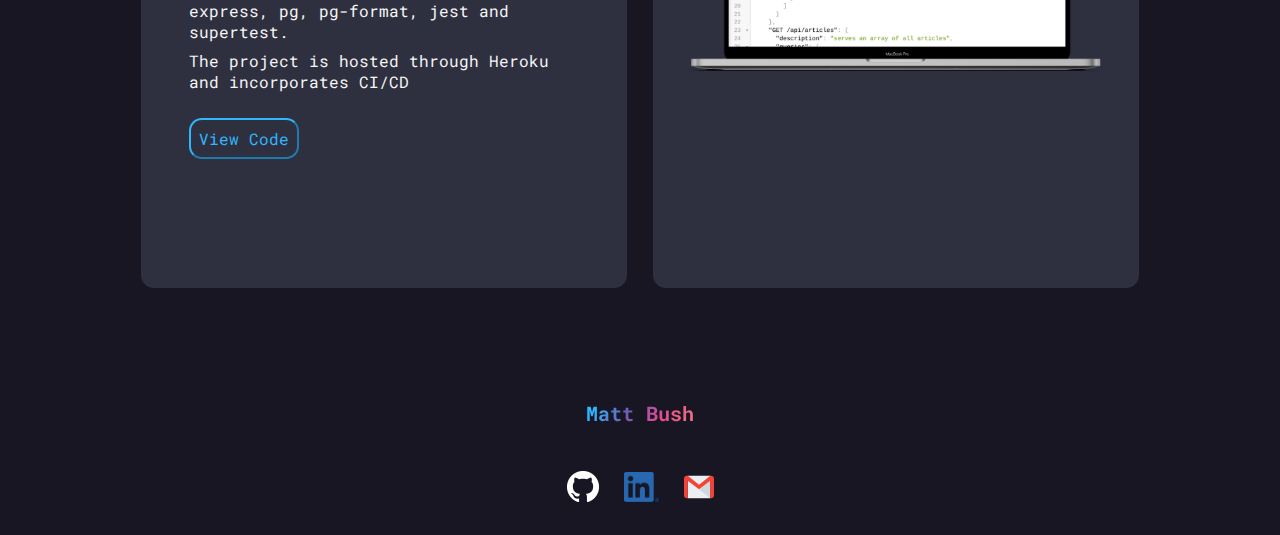
==== commit bd73e420: "add button links" ====
--- a/index.html
+++ b/index.html
@@ -96,6 +96,9 @@
           <a target="_blank" href="https://github.com/mattbushdev/carbon-track"
             ><button class="project__button-link">View Code</button>
           </a>
+          <a target="_blank" href="https://youtu.be/qt_hCJjQVrk?t=130"
+            ><button class="project__button-link--col">See Demo</button>
+          </a>
         </div>
       </div>
       <div class="project__card">
@@ -141,6 +144,9 @@
           <p>The project is built and hosted through Netlify</p>
           <a target="_blank" href="https://github.com/mattbushdev/fe-nc-news"
             ><button class="project__button-link">View Code</button>
+          </a>
+          <a target="_blank" href="https://nc-news-service.netlify.app/"
+            ><button class="project__button-link--col">Live App</button>
           </a>
         </div>
       </div>
--- a/styles/style.css
+++ b/styles/style.css
@@ -106,12 +106,6 @@
   transition: all 1s ease-out;
 }
 
-.title__button-contact:hover {
-  background: #2fb7ff;
-  color: #171622;
-  box-shadow: 0px 10px 10px rgba(0, 0, 0, 0.2);
-}
-
 .title__button-contact {
   background: #171622;
   color: #2fb7ff;
@@ -120,6 +114,17 @@
   font-size: 1.25rem;
   padding: 0.25rem;
   margin-top: 1rem;
+  -webkit-transform: translateY(-3px);
+  transform: translateY(-3px);
+}
+
+.title__button-contact:hover {
+  background: #2fb7ff;
+  color: #171622;
+  box-shadow: 0px 10px 10px rgba(0, 0, 0, 0.2);
+  -webkit-transform: translateY(0);
+  transform: translateY(0);
+  transition: all 0.2s ease-out;
 }
 
 .divider__block,
@@ -237,27 +242,6 @@
   padding: 1rem;
 }
 
-.project__button-info {
-  color: #2e303f;
-  font-size: 1rem;
-  padding: 0.5rem;
-  margin-top: 1.25rem;
-  border-radius: 0.8rem;
-}
-
-.project__button-info:hover {
-  background: #2e303f;
-  color: whitesmoke;
-  font-weight: bold;
-  box-shadow: 0px 10px 15px rgba(0, 0, 0, 0.3);
-}
-
-.project__button-link:hover {
-  background: #2fb7ff;
-  color: #171622;
-  box-shadow: 0px 10px 10px rgba(0, 0, 0, 0.2);
-}
-
 .project__button-link {
   background: #2e303f;
   color: #2fb7ff;
@@ -267,6 +251,45 @@
   margin-top: 1.25rem;
   border-radius: 0.8rem;
   text-decoration: none;
+  -webkit-transform: translateY(-2px);
+  transform: translateY(-2px);
+}
+
+.project__button-link:hover {
+  background: #2fb7ff;
+  color: #2e303f;
+  box-shadow: 0px 10px 10px rgba(0, 0, 0, 0.2);
+  -webkit-transform: translateY(0);
+  transform: translateY(0);
+  transition: all 0.4s ease-out;
+}
+
+.project__button-link--col {
+  color: #2fb7ff;
+  border-color: transparent;
+  font-size: 1rem;
+  padding: 0.5rem;
+  margin-top: 1.25rem;
+  border-radius: 0.8rem;
+  background-image: linear-gradient(
+      rgba(255, 255, 255, 0),
+      rgba(255, 255, 255, 0)
+    ),
+    linear-gradient(120deg, #2fb7ff 10%, #6f5cb9, #e74b90 70%, #ed7a7a);
+  -webkit-background-clip: content-box, border-box;
+  background-origin: border-box;
+  background-clip: content-box, border-box;
+  box-shadow: 2px 1000px 1px #2e303f inset;
+  -webkit-transform: translateY(-2px);
+  transform: translateY(-2px);
+}
+
+.project__button-link--col:hover {
+  color: #2e303f;
+  box-shadow: none;
+  -webkit-transform: translateY(0);
+  transform: translateY(0);
+  transition: all 0.4s ease-out;
 }
 
 .footer__text {
@@ -421,8 +444,8 @@
     padding: 1rem;
   }
   #toTop {
-    bottom: 1%;
-    right: 1%;
+    bottom: 2%;
+    right: 2%;
     padding: 10px;
     border-radius: 5px;
   }
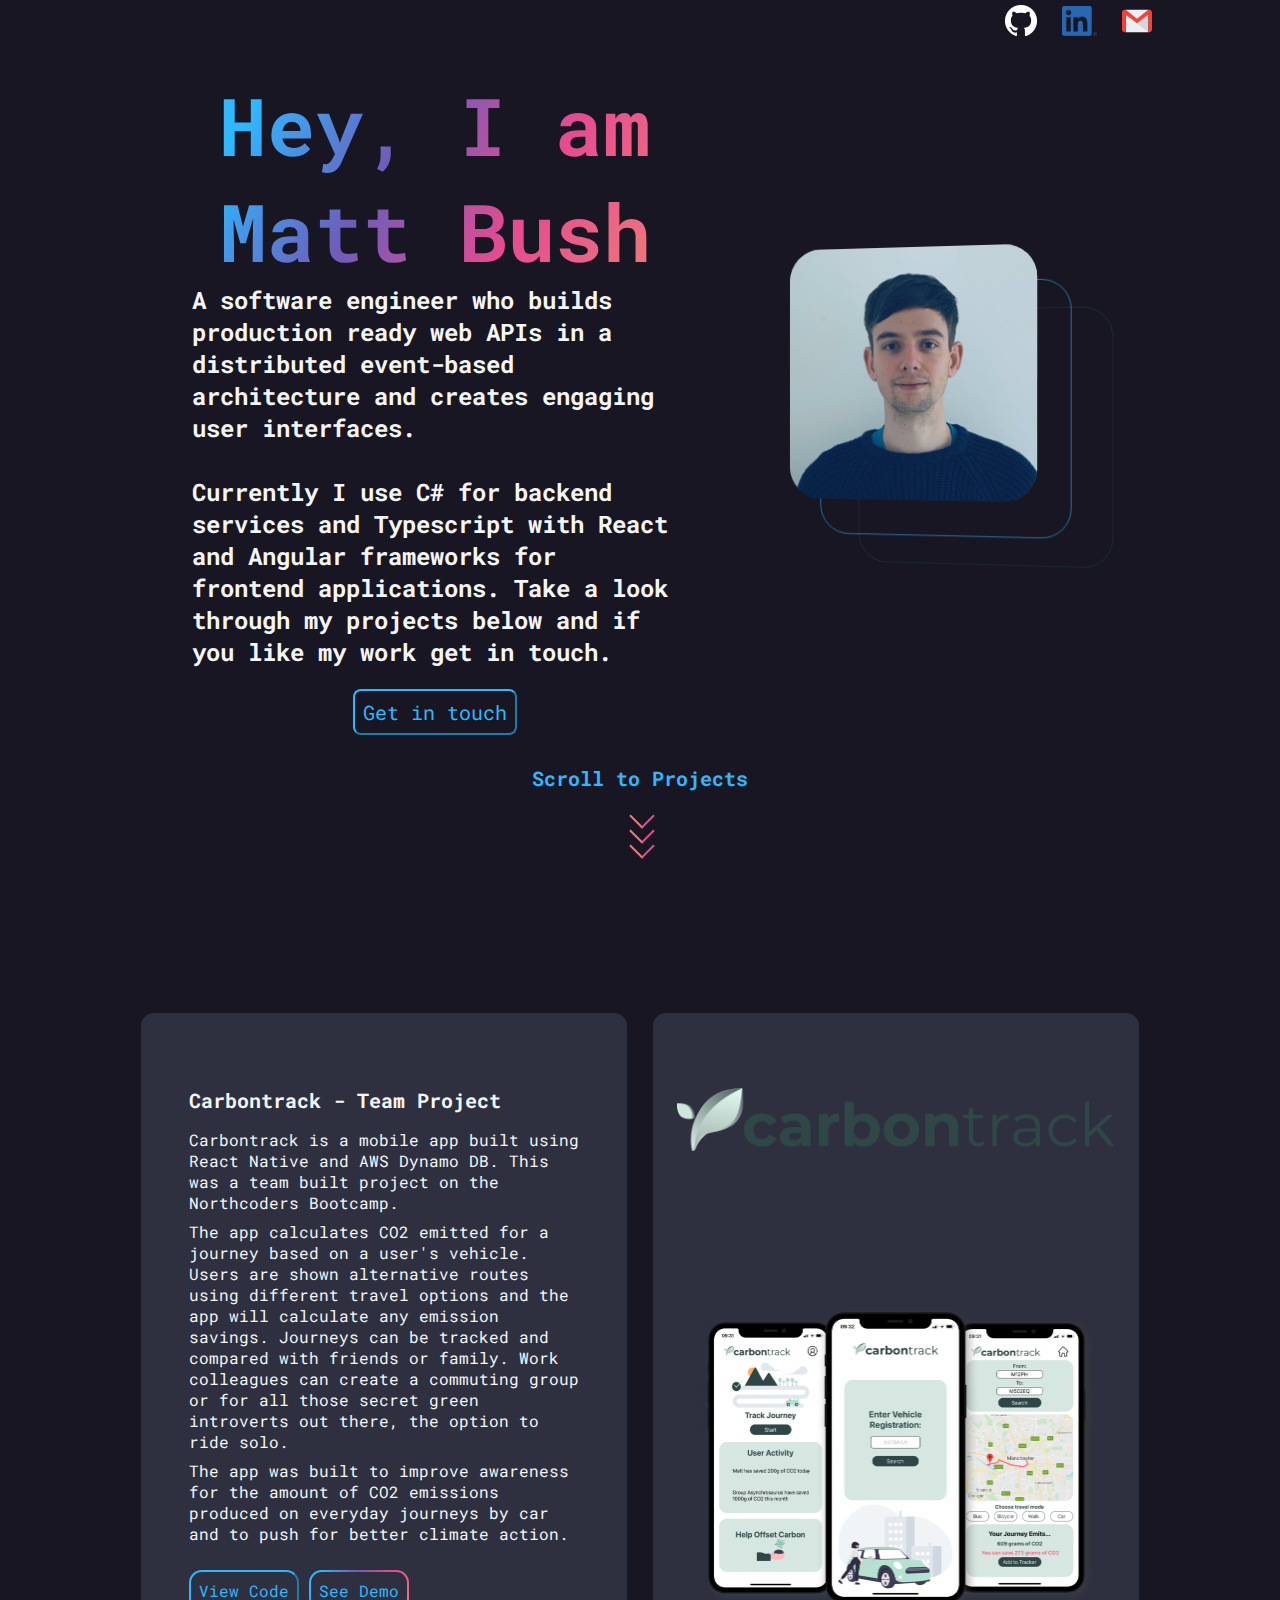
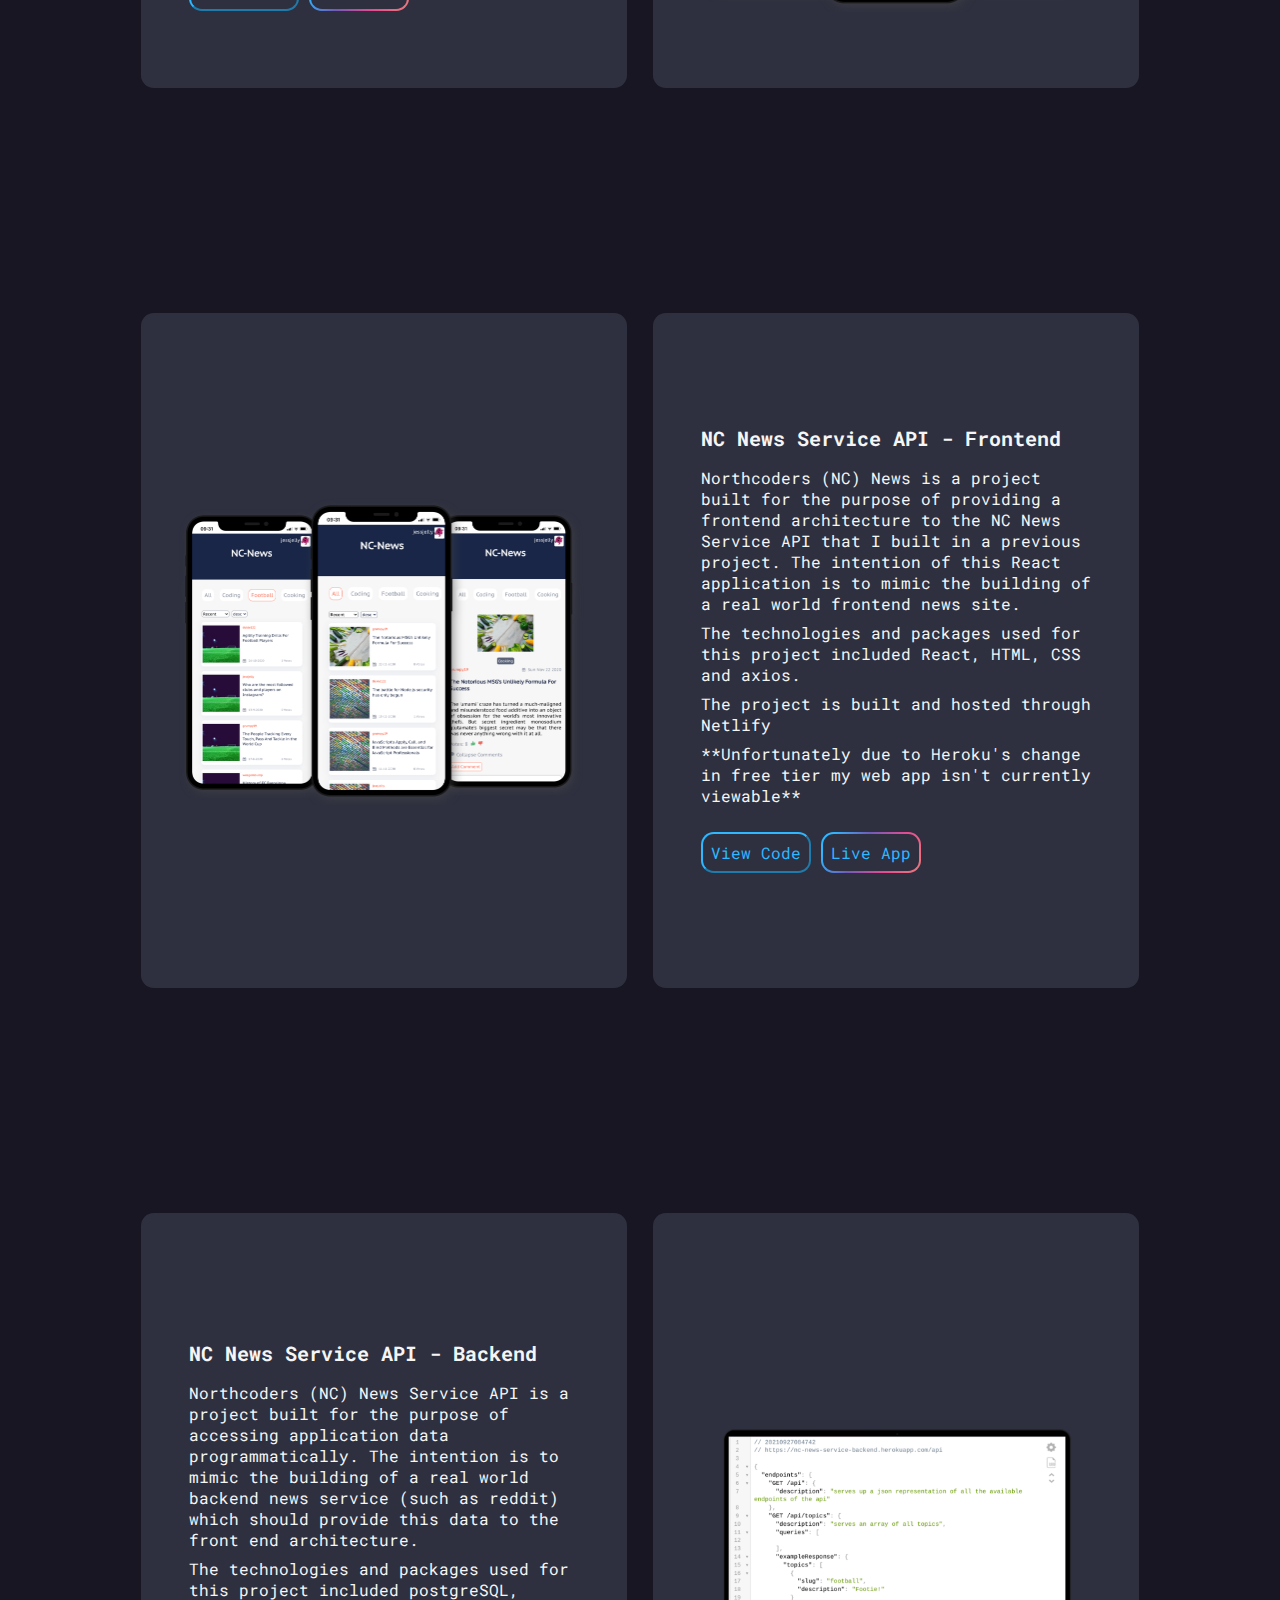
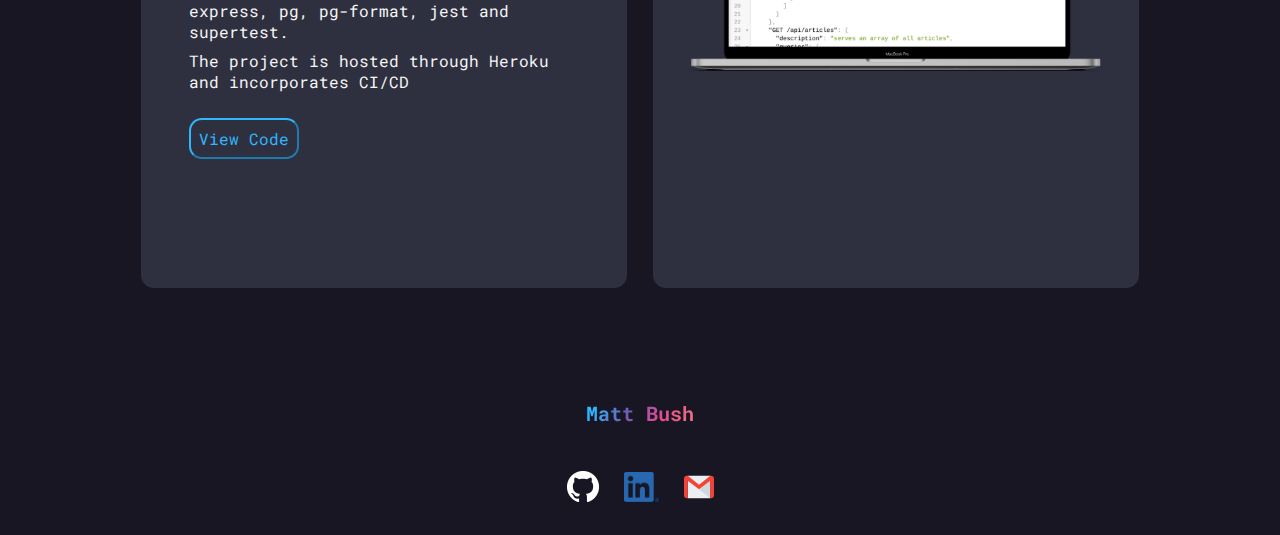
==== commit 342417cf: "update title and disbale button" ====
--- a/index.html
+++ b/index.html
@@ -1,234 +1,193 @@
 <!DOCTYPE html>
 <html lang="en">
-  <head>
-    <meta charset="UTF-8" />
-    <meta http-equiv="X-UA-Compatible" content="IE=edge" />
-    <meta name="viewport" content="width=device-width, initial-scale=1.0" />
-    <title>Matt Bush - Portfolio</title>
-    <link rel="stylesheet" href="./styles/style.css" />
-    <link rel="preconnect" href="https://fonts.googleapis.com" />
-    <link rel="preconnect" href="https://fonts.gstatic.com" crossorigin />
-    <link
-      href="https://fonts.googleapis.com/css2?family=Roboto+Mono&display=swap"
-      rel="stylesheet"
-    />
-  </head>
-  <body>
-    <button onclick="topFunction()" id="toTop">
-      <span class="toTop__arrow"></span>
-    </button>
-    <header id="header">
-      <div id="icons" class="icons">
-        <a target="_blank" href="https://github.com/mattbushdev">
-          <img
-            src="images/github-mark-light-32px.png"
-            alt="link to my github"
-            style="margin-right: 25px"
-          />
+
+<head>
+  <meta charset="UTF-8" />
+  <meta http-equiv="X-UA-Compatible" content="IE=edge" />
+  <meta name="viewport" content="width=device-width, initial-scale=1.0" />
+  <title>Matt Bush</title>
+  <link rel="stylesheet" href="./styles/style.css" />
+  <link rel="preconnect" href="https://fonts.googleapis.com" />
+  <link rel="preconnect" href="https://fonts.gstatic.com" crossorigin />
+  <link href="https://fonts.googleapis.com/css2?family=Roboto+Mono&display=swap" rel="stylesheet" />
+  <link rel="icon" href="./images/MB-FAVICON.png" />
+</head>
+
+<body>
+  <button onclick="topFunction()" id="toTop">
+    <span class="toTop__arrow"></span>
+  </button>
+  <header id="header">
+    <div id="icons" class="icons">
+      <a target="_blank" href="https://github.com/mattbushdev">
+        <img src="images/github-mark-light-32px.png" alt="link to my github" style="margin-right: 25px" />
+      </a>
+      <a target="_blank" href="https://www.linkedin.com/in/matthew-bush-001/">
+        <img src="images/LI-In-Bug.png" alt="link to my LinkedIn profile"
+          style="height: 30px; max-width: 35px; margin-right: 25px" />
+      </a>
+      <a href="mailto:mattbushdev@gmail.com">
+        <img src="images/gmail.svg" alt="link to send email" style="height: 30px; max-width: 35px" />
+      </a>
+    </div>
+  </header>
+  <section id="introduction">
+    <div class="title__block">
+      <h1>Hey, I am<br />Matt Bush</h1>
+      <h2>
+        A software engineer who builds production ready web APIs in a distributed event-based architecture and creates
+        engaging user interfaces.
+        <br /><br />
+        Currently I use C# for backend services and Typescript with React and Angular frameworks for frontend
+        applications.
+        Take a look through my projects below and if you
+        like my work get in touch.
+      </h2>
+      <a href="mailto:mattbushdev@gmail.com">
+        <button class="title__button-contact">Get in touch</button>
+      </a>
+    </div>
+    <div class="title__profile-block">
+      <img src="images/me.svg" class="title__profile-image" alt="my profile picture" />
+    </div>
+  </section>
+  <div id="divider" class="divider__block">
+    <h3 class="divider__title">Scroll to Projects</h3>
+    <div class="arrows-scroll">
+      <span class="divider__arrows arrow-one"></span>
+      <span class="divider__arrows arrow-two"></span>
+      <span class="divider__arrows arrow-three"></span>
+    </div>
+  </div>
+
+  <section id="project-1">
+    <div class="project__card">
+      <div id="card-body" class="project__card-body">
+        <h3>Carbontrack - Team Project</h3>
+        <p>
+          Carbontrack is a mobile app built using React Native and AWS Dynamo
+          DB. This was a team built project on the Northcoders Bootcamp.
+        </p>
+        <p>
+          The app calculates CO2 emitted for a journey based on a user's
+          vehicle. Users are shown alternative routes using different travel
+          options and the app will calculate any emission savings. Journeys
+          can be tracked and compared with friends or family. Work colleagues
+          can create a commuting group or for all those secret green
+          introverts out there, the option to ride solo.
+        </p>
+        <p>
+          The app was built to improve awareness for the amount of CO2
+          emissions produced on everyday journeys by car and to push for
+          better climate action.
+        </p>
+        <a target="_blank" href="https://github.com/mattbushdev/carbon-track"><button class="project__button-link">View
+            Code</button>
         </a>
-        <a target="_blank" href="https://www.linkedin.com/in/matthew-bush-001/">
-          <img
-            src="images/LI-In-Bug.png"
-            alt="link to my LinkedIn profile"
-            style="height: 30px; max-width: 35px; margin-right: 25px"
-          />
-        </a>
-        <a href="mailto:mattbushdev@gmail.com">
-          <img
-            src="images/gmail.svg"
-            alt="link to send email"
-            style="height: 30px; max-width: 35px"
-          />
+        <a target="_blank" href="https://youtu.be/qt_hCJjQVrk?t=130"><button class="project__button-link--col">See
+            Demo</button>
         </a>
       </div>
-    </header>
-    <section id="introduction">
-      <div class="title__block">
-        <h1>Hey, I am<br />Matt Bush</h1>
-        <h2>
-          Recent graduate of Northcoders Bootcamp with skills in the
-          fundamentals of Javascript, Node, postgreSQL, React and ReactNative as
-          well as HTML and CSS. Take a look through my projects below and if you
-          like my work get in touch.
-        </h2>
-        <a href="mailto:mattbushdev@gmail.com">
-          <button class="title__button-contact">Get in touch</button>
+    </div>
+    <div class="project__card">
+      <img src="./images/carbontrack.png" alt="carbon track logo" class="project__card-image" height="60" width="450" />
+      <img src="./images/carbontrack-3.png" alt="carbon track mobile app screen examples" class="project__card-image"
+        height="375" width="550" />
+    </div>
+  </section>
+  <section id="project-2">
+    <div class="project__card">
+      <img src="./images/nc-news-3.png" alt="code from backend project" class="project__card-image" height="375"
+        width="550" />
+    </div>
+    <div class="project__card">
+      <div id="card-body" class="project__card-body">
+        <h3>NC News Service API - Frontend</h3>
+        <p>
+          Northcoders (NC) News is a project built for the purpose of
+          providing a frontend architecture to the NC News Service API that I
+          built in a previous project. The intention of this React application
+          is to mimic the building of a real world frontend news site.
+        </p>
+        <p>
+          The technologies and packages used for this project included React,
+          HTML, CSS and axios.
+        </p>
+        <p>The project is built and hosted through Netlify</p>
+        <p>**Unfortunately due to Heroku's change in free tier my web app isn't currently viewable**</p>
+        <a target="_blank" href="https://github.com/mattbushdev/fe-nc-news"><button class="project__button-link">View
+            Code</button>
+        </a>
+        <a target="_blank" href="https://nc-news-service.netlify.app/"><button class="project__button-link--col"
+            disabled="true">Live
+            App</button>
         </a>
       </div>
-      <div class="title__profile-block">
-        <img
-          src="images/me.svg"
-          class="title__profile-image"
-          alt="my profile picture"
-        />
-      </div>
-    </section>
-    <div id="divider" class="divider__block">
-      <h3 class="divider__title">Scroll to Projects</h3>
-      <div class="arrows-scroll">
-        <span class="divider__arrows arrow-one"></span>
-        <span class="divider__arrows arrow-two"></span>
-        <span class="divider__arrows arrow-three"></span>
+    </div>
+  </section>
+  <section id="project-3">
+    <div class="project__card">
+      <div id="card-body" class="project__card-body">
+        <h3>NC News Service API - Backend</h3>
+        <p>
+          Northcoders (NC) News Service API is a project built for the purpose
+          of accessing application data programmatically. The intention is to
+          mimic the building of a real world backend news service (such as
+          reddit) which should provide this data to the front end
+          architecture.
+        </p>
+        <p>
+          The technologies and packages used for this project included
+          postgreSQL, express, pg, pg-format, jest and supertest.
+        </p>
+        <p>The project is hosted through Heroku and incorporates CI/CD</p>
+        <a target="_blank" href="https://github.com/mattbushdev/nc-news-api">
+          <button class="project__button-link">View Code</button>
+        </a>
       </div>
     </div>
+    <div class="project__card">
+      <img src="./images/nc-backend.png" alt="code from backend project" class="project__card-image" height="400"
+        width="600" />
+    </div>
+  </section>
+  <script>
+    toTopButton = document.getElementById("toTop");
+    window.onscroll = function () {
+      scrollFunction();
+    };
 
-    <section id="project-1">
-      <div class="project__card">
-        <div id="card-body" class="project__card-body">
-          <h3>Carbontrack - Team Project</h3>
-          <p>
-            Carbontrack is a mobile app built using React Native and AWS Dynamo
-            DB. This was a team built project on the Northcoders Bootcamp.
-          </p>
-          <p>
-            The app calculates CO2 emitted for a journey based on a user's
-            vehicle. Users are shown alternative routes using different travel
-            options and the app will calculate any emission savings. Journeys
-            can be tracked and compared with friends or family. Work colleagues
-            can create a commuting group or for all those secret green
-            introverts out there, the option to ride solo.
-          </p>
-          <p>
-            The app was built to improve awareness for the amount of CO2
-            emissions produced on everyday journeys by car and to push for
-            better climate action.
-          </p>
-          <a target="_blank" href="https://github.com/mattbushdev/carbon-track"
-            ><button class="project__button-link">View Code</button>
-          </a>
-          <a target="_blank" href="https://youtu.be/qt_hCJjQVrk?t=130"
-            ><button class="project__button-link--col">See Demo</button>
-          </a>
-        </div>
-      </div>
-      <div class="project__card">
-        <img
-          src="./images/carbontrack.png"
-          alt="carbon track logo"
-          class="project__card-image"
-          height="60"
-          width="450"
-        />
-        <img
-          src="./images/carbontrack-3.png"
-          alt="carbon track mobile app screen examples"
-          class="project__card-image"
-          height="375"
-          width="550"
-        />
-      </div>
-    </section>
-    <section id="project-2">
-      <div class="project__card">
-        <img
-          src="./images/nc-news-3.png"
-          alt="code from backend project"
-          class="project__card-image"
-          height="375"
-          width="550"
-        />
-      </div>
-      <div class="project__card">
-        <div id="card-body" class="project__card-body">
-          <h3>NC News Service API - Frontend</h3>
-          <p>
-            Northcoders (NC) News is a project built for the purpose of
-            providing a frontend architecture to the NC News Service API that I
-            built in a previous project. The intention of this React application
-            is to mimic the building of a real world frontend news site.
-          </p>
-          <p>
-            The technologies and packages used for this project included React,
-            HTML, CSS and axios.
-          </p>
-          <p>The project is built and hosted through Netlify</p>
-          <a target="_blank" href="https://github.com/mattbushdev/fe-nc-news"
-            ><button class="project__button-link">View Code</button>
-          </a>
-          <a target="_blank" href="https://nc-news-service.netlify.app/"
-            ><button class="project__button-link--col">Live App</button>
-          </a>
-        </div>
-      </div>
-    </section>
-    <section id="project-3">
-      <div class="project__card">
-        <div id="card-body" class="project__card-body">
-          <h3>NC News Service API - Backend</h3>
-          <p>
-            Northcoders (NC) News Service API is a project built for the purpose
-            of accessing application data programmatically. The intention is to
-            mimic the building of a real world backend news service (such as
-            reddit) which should provide this data to the front end
-            architecture.
-          </p>
-          <p>
-            The technologies and packages used for this project included
-            postgreSQL, express, pg, pg-format, jest and supertest.
-          </p>
-          <p>The project is hosted through Heroku and incorporates CI/CD</p>
-          <a target="_blank" href="https://github.com/mattbushdev/nc-news-api">
-            <button class="project__button-link">View Code</button>
-          </a>
-        </div>
-      </div>
-      <div class="project__card">
-        <img
-          src="./images/nc-backend.png"
-          alt="code from backend project"
-          class="project__card-image"
-          height="400"
-          width="600"
-        />
-      </div>
-    </section>
-    <script>
-      toTopButton = document.getElementById("toTop");
-      window.onscroll = function () {
-        scrollFunction();
-      };
+    function scrollFunction() {
+      if (
+        document.body.scrollTop > 20 ||
+        document.documentElement.scrollTop > 20
+      ) {
+        toTopButton.style.display = "block";
+      } else {
+        toTopButton.style.display = "none";
+      }
+    }
 
-      function scrollFunction() {
-        if (
-          document.body.scrollTop > 20 ||
-          document.documentElement.scrollTop > 20
-        ) {
-          toTopButton.style.display = "block";
-        } else {
-          toTopButton.style.display = "none";
-        }
-      }
+    function topFunction() {
+      document.body.scrollTop = 0;
+      document.documentElement.scrollTop = 0;
+    }
+  </script>
+  <footer class="footer__block">
+    <h3 class="footer__text">Matt Bush</h3>
+    <div id="icons" class="icons">
+      <a target="_blank" href="https://github.com/mattbushdev">
+        <img src="images/github-mark-light-32px.png" alt="link to my github" style="margin-right: 25px" />
+      </a>
+      <a target="_blank" href="https://www.linkedin.com/in/matthew-bush-001/">
+        <img src="images/LI-In-Bug.png" alt="link to my LinkedIn profile"
+          style="height: 30px; max-width: 35px; margin-right: 25px" />
+      </a>
+      <a href="mailto:mattbushdev@gmail.com">
+        <img src="images/gmail.svg" alt="link to send email" style="height: 30px; max-width: 35px" />
+      </a>
+    </div>
+  </footer>
+</body>
 
-      function topFunction() {
-        document.body.scrollTop = 0;
-        document.documentElement.scrollTop = 0;
-      }
-    </script>
-    <footer class="footer__block">
-      <h3 class="footer__text">Matt Bush</h3>
-      <div id="icons" class="icons">
-        <a target="_blank" href="https://github.com/mattbushdev">
-          <img
-            src="images/github-mark-light-32px.png"
-            alt="link to my github"
-            style="margin-right: 25px"
-          />
-        </a>
-        <a target="_blank" href="https://www.linkedin.com/in/matthew-bush-001/">
-          <img
-            src="images/LI-In-Bug.png"
-            alt="link to my LinkedIn profile"
-            style="height: 30px; max-width: 35px; margin-right: 25px"
-          />
-        </a>
-        <a href="mailto:mattbushdev@gmail.com">
-          <img
-            src="images/gmail.svg"
-            alt="link to send email"
-            style="height: 30px; max-width: 35px"
-          />
-        </a>
-      </div>
-    </footer>
-  </body>
-</html>
+</html>--- a/styles/style.css
+++ b/styles/style.css
@@ -51,18 +51,16 @@
   justify-content: space-around;
   align-items: center;
   color: whitesmoke;
-  width: 50%;
+  width: 60%;
 }
 
 h1 {
   font-size: 5rem;
-  background-image: linear-gradient(
-    120deg,
-    #2fb7ff 10%,
-    #6f5cb9,
-    #e74b90 70%,
-    #ed7a7a
-  );
+  background-image: linear-gradient(120deg,
+      #2fb7ff 10%,
+      #6f5cb9,
+      #e74b90 70%,
+      #ed7a7a);
   -webkit-background-clip: text;
   background-clip: text;
   -webkit-text-fill-color: transparent;
@@ -70,7 +68,7 @@
 
 h2 {
   font-size: 1.5rem;
-  text-align: justify;
+  text-align: left;
   padding-left: 4rem;
   padding-right: 4rem;
 }
@@ -86,7 +84,7 @@
   display: flex;
   flex: 1;
   justify-content: center;
-  width: 50%;
+  width: 40%;
   perspective: 1000px;
 }
 
@@ -112,8 +110,8 @@
   border-color: #2fb7ff;
   border-radius: 0.5rem;
   font-size: 1.25rem;
-  padding: 0.25rem;
-  margin-top: 1rem;
+  padding: 0.5rem;
+  margin-top: 1.5rem;
   -webkit-transform: translateY(-3px);
   transform: translateY(-3px);
 }
@@ -157,8 +155,8 @@
   -moz-transform: rotate(45deg);
   -webkit-transform: rotate(45deg);
   transform: rotate(45deg);
-  border-right: 2px solid #2fb7ff;
-  border-bottom: 2px solid #2fb7ff;
+  border-right: 2px solid #e74b90;
+  border-bottom: 2px solid #ed7a7a;
   margin: 0 0 3px 4px;
   width: 16px;
   height: 16px;
@@ -207,9 +205,11 @@
   0% {
     opacity: 0;
   }
+
   50% {
     opacity: 0.5;
   }
+
   100% {
     opacity: 1;
   }
@@ -271,10 +271,8 @@
   padding: 0.5rem;
   margin-top: 1.25rem;
   border-radius: 0.8rem;
-  background-image: linear-gradient(
-      rgba(255, 255, 255, 0),
-      rgba(255, 255, 255, 0)
-    ),
+  background-image: linear-gradient(rgba(255, 255, 255, 0),
+      rgba(255, 255, 255, 0)),
     linear-gradient(120deg, #2fb7ff 10%, #6f5cb9, #e74b90 70%, #ed7a7a);
   -webkit-background-clip: content-box, border-box;
   background-origin: border-box;
@@ -285,7 +283,7 @@
 }
 
 .project__button-link--col:hover {
-  color: #2e303f;
+  color: white;
   box-shadow: none;
   -webkit-transform: translateY(0);
   transform: translateY(0);
@@ -293,13 +291,11 @@
 }
 
 .footer__text {
-  background-image: linear-gradient(
-    120deg,
-    #2fb7ff 10%,
-    #6f5cb9,
-    #e74b90 70%,
-    #ed7a7a
-  );
+  background-image: linear-gradient(120deg,
+      #2fb7ff 10%,
+      #6f5cb9,
+      #e74b90 70%,
+      #ed7a7a);
   -webkit-background-clip: text;
   background-clip: text;
   -webkit-text-fill-color: transparent;
@@ -312,13 +308,11 @@
   right: 2%;
   z-index: 99;
   border: none;
-  background-image: linear-gradient(
-    120deg,
-    #2fb7ff 10%,
-    #6f5cb9,
-    #e74b90 70%,
-    #ed7a7a
-  );
+  background-image: linear-gradient(120deg,
+      #2fb7ff 10%,
+      #6f5cb9,
+      #e74b90 70%,
+      #ed7a7a);
   cursor: pointer;
   padding: 15px;
   border-radius: 10px;
@@ -348,12 +342,15 @@
     margin-left: 10%;
     margin-right: 10%;
   }
+
   .icons {
     justify-content: center;
   }
+
   section {
     flex-direction: column;
   }
+
   #introduction,
   #project-1,
   #project-2,
@@ -369,6 +366,7 @@
     width: 100%;
     margin: 5%;
   }
+
   .title__block {
     width: 100%;
   }
@@ -383,9 +381,11 @@
     margin-left: 5%;
     margin-right: 5%;
   }
+
   .icons {
     justify-content: center;
   }
+
   h1 {
     font-size: 2rem;
   }
@@ -399,15 +399,18 @@
     font-size: 1rem;
     margin-bottom: 1rem;
   }
+
   p {
     font-size: 0.9rem;
   }
+
   section {
     flex-direction: column;
     align-items: center;
     justify-content: center;
     width: 100%;
   }
+
   #introduction,
   #project-1,
   #project-2,
@@ -422,13 +425,13 @@
   .title__profile-block {
     width: 100%;
   }
+
   .title__block {
     width: 100%;
   }
 
   .title__button-contact {
     font-size: 1rem;
-    padding: 0.5rem;
     margin-top: 1rem;
     margin-bottom: 1rem;
   }
@@ -437,16 +440,19 @@
     max-width: 100%;
     font-size: 1rem;
   }
+
   .project__card {
     width: 100%;
   }
+
   .project__card-body {
     padding: 1rem;
   }
+
   #toTop {
     bottom: 2%;
     right: 2%;
     padding: 10px;
     border-radius: 5px;
   }
-}
+}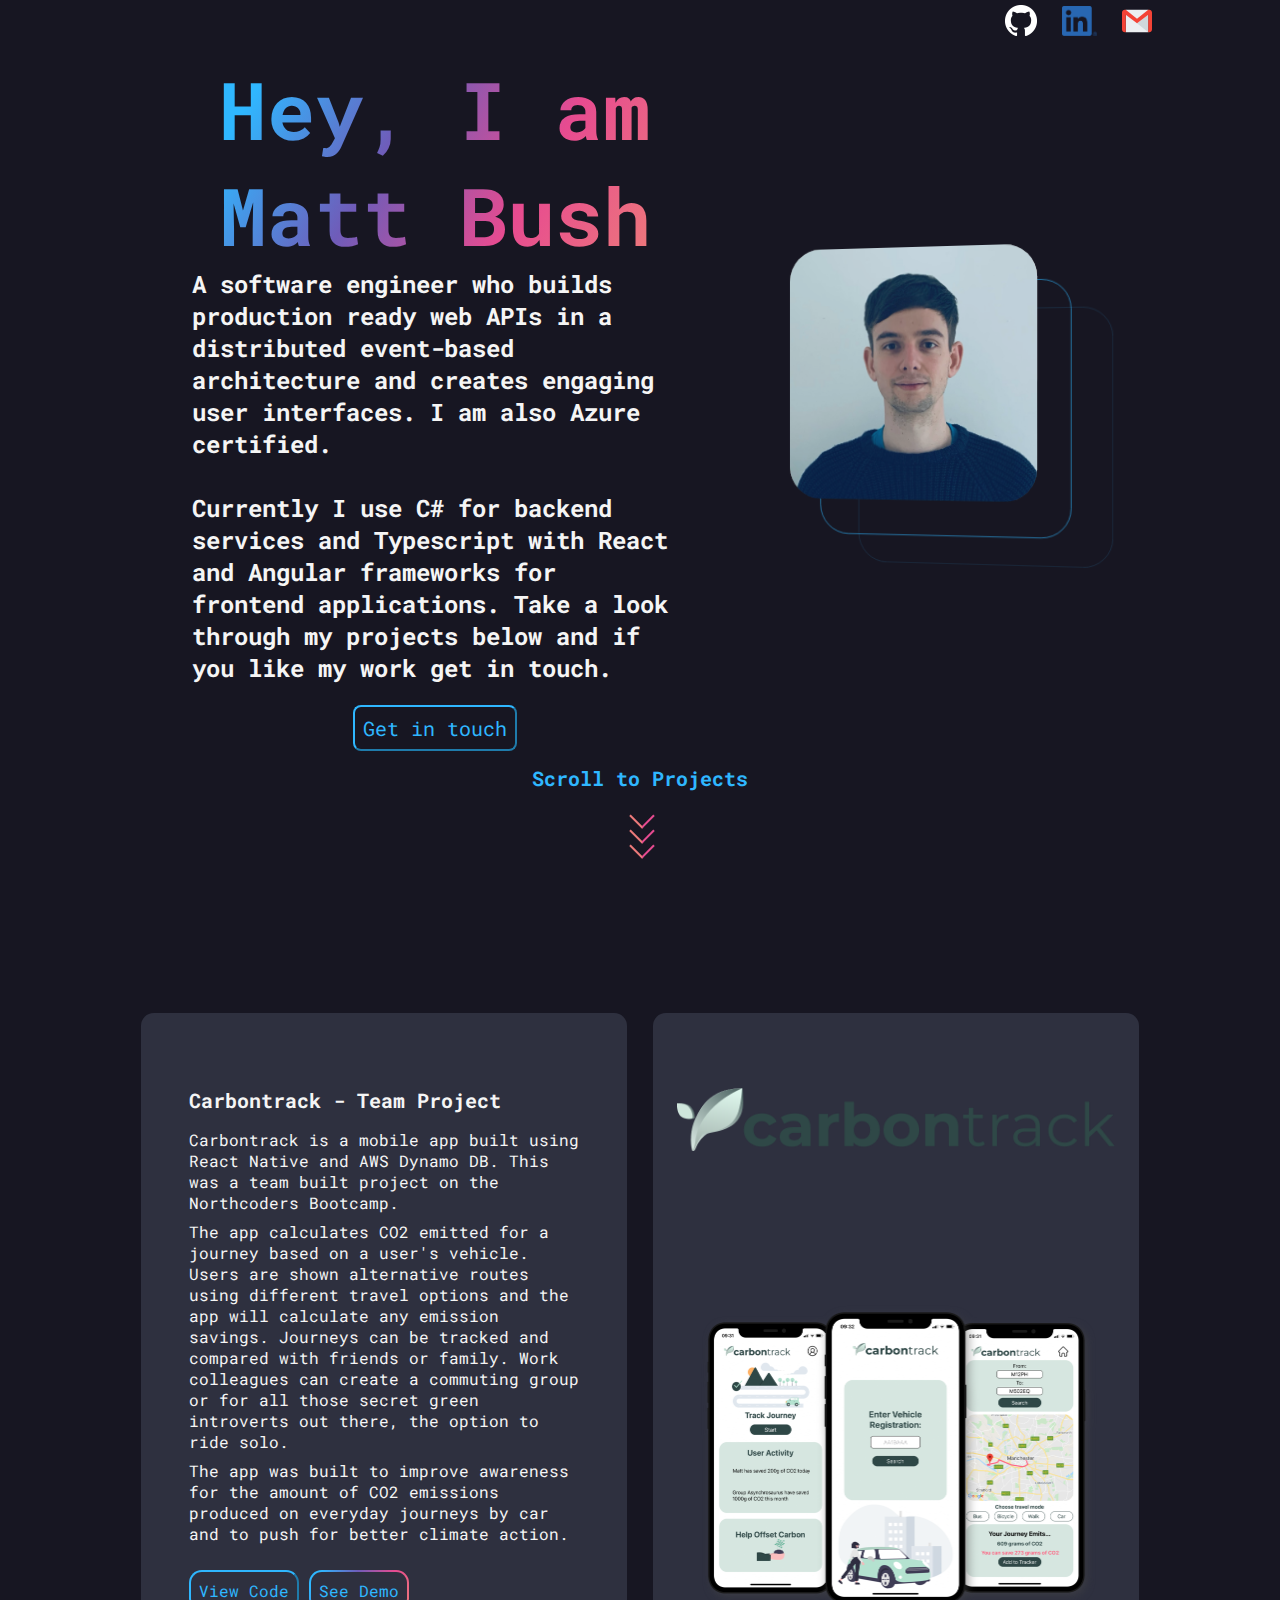
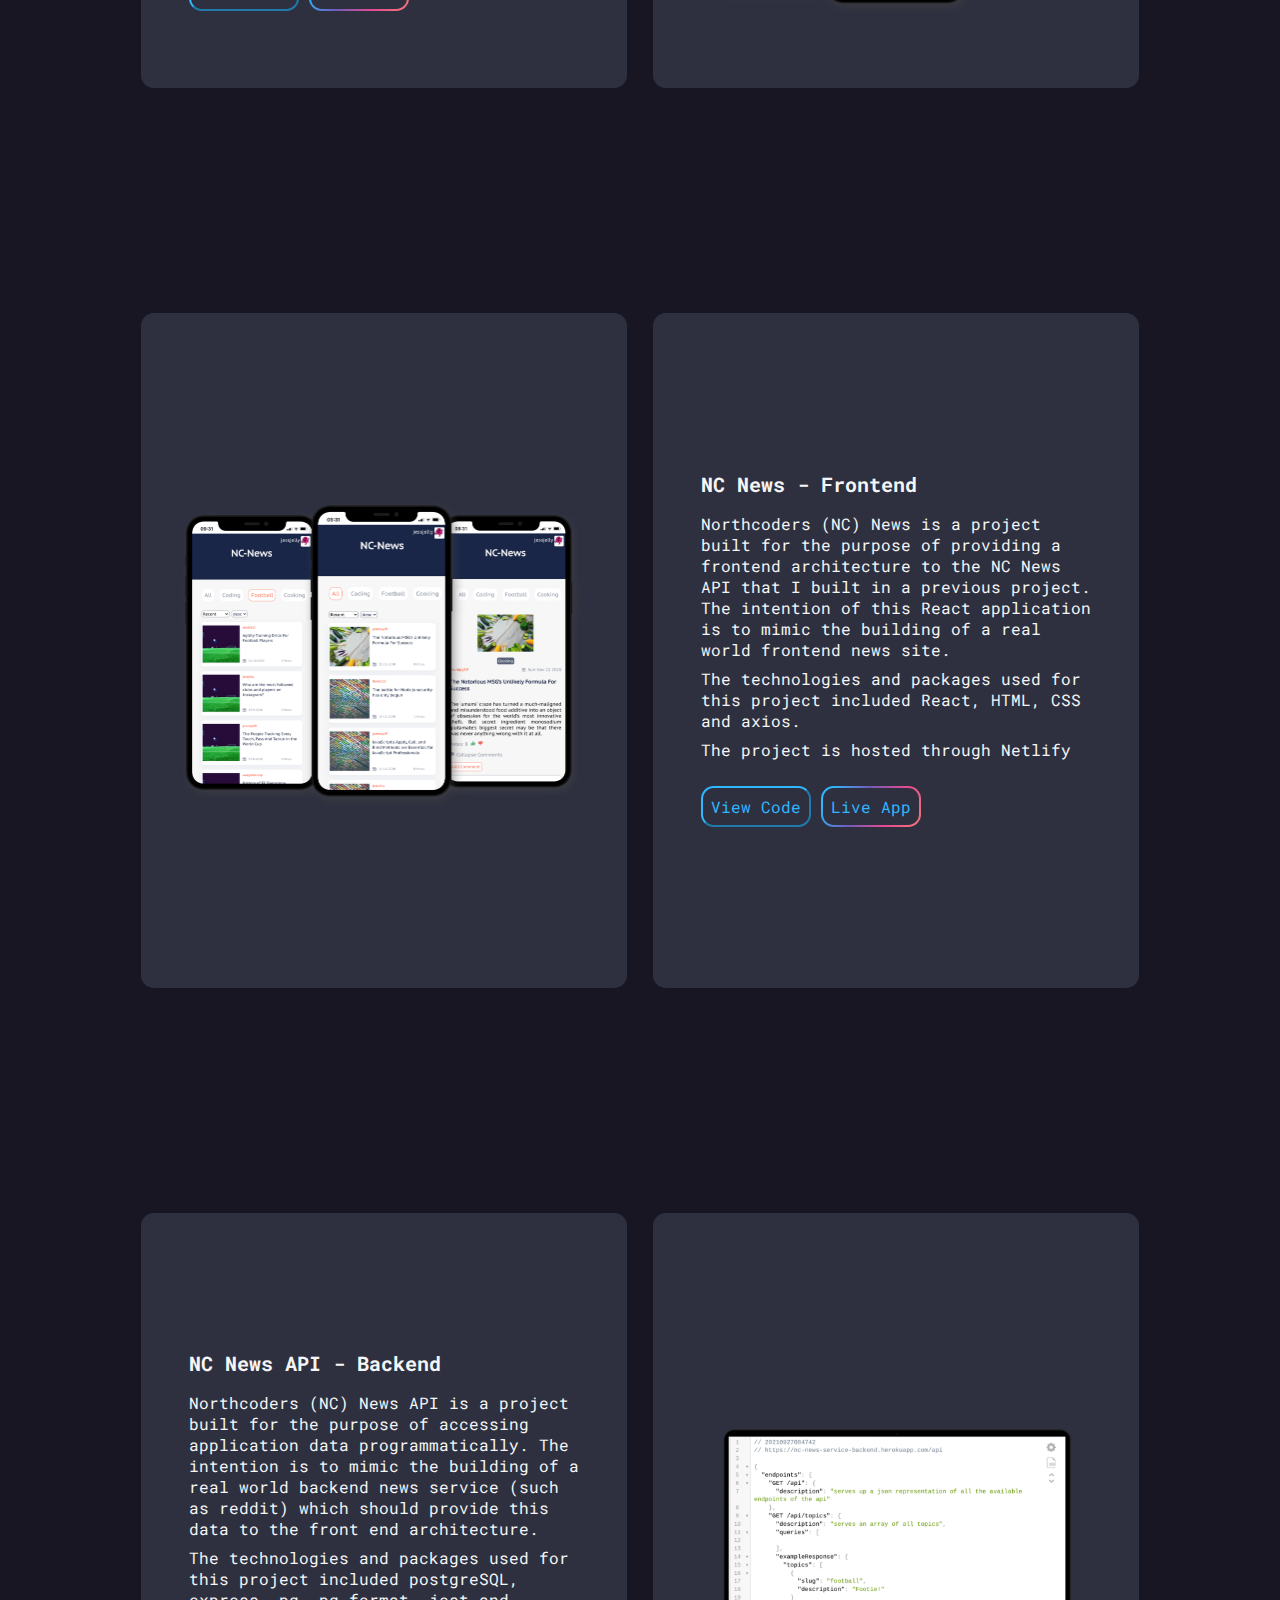
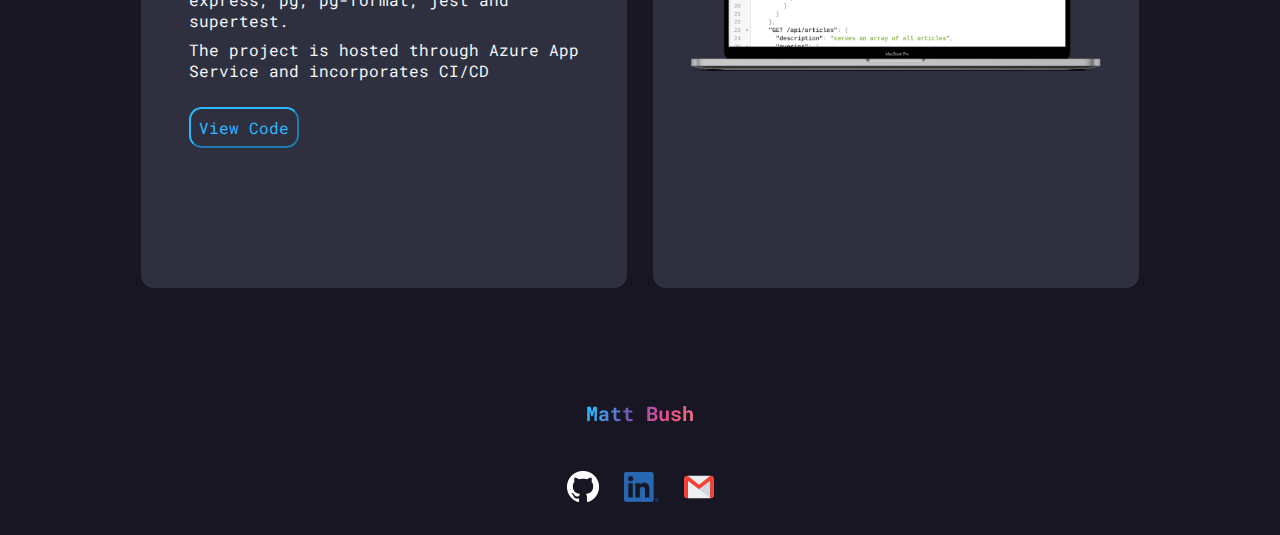
==== commit 8a887994: "enable button and minor text changes" ====
--- a/index.html
+++ b/index.html
@@ -1,193 +1,244 @@
 <!DOCTYPE html>
 <html lang="en">
-
-<head>
-  <meta charset="UTF-8" />
-  <meta http-equiv="X-UA-Compatible" content="IE=edge" />
-  <meta name="viewport" content="width=device-width, initial-scale=1.0" />
-  <title>Matt Bush</title>
-  <link rel="stylesheet" href="./styles/style.css" />
-  <link rel="preconnect" href="https://fonts.googleapis.com" />
-  <link rel="preconnect" href="https://fonts.gstatic.com" crossorigin />
-  <link href="https://fonts.googleapis.com/css2?family=Roboto+Mono&display=swap" rel="stylesheet" />
-  <link rel="icon" href="./images/MB-FAVICON.png" />
-</head>
-
-<body>
-  <button onclick="topFunction()" id="toTop">
-    <span class="toTop__arrow"></span>
-  </button>
-  <header id="header">
-    <div id="icons" class="icons">
-      <a target="_blank" href="https://github.com/mattbushdev">
-        <img src="images/github-mark-light-32px.png" alt="link to my github" style="margin-right: 25px" />
-      </a>
-      <a target="_blank" href="https://www.linkedin.com/in/matthew-bush-001/">
-        <img src="images/LI-In-Bug.png" alt="link to my LinkedIn profile"
-          style="height: 30px; max-width: 35px; margin-right: 25px" />
-      </a>
-      <a href="mailto:mattbushdev@gmail.com">
-        <img src="images/gmail.svg" alt="link to send email" style="height: 30px; max-width: 35px" />
-      </a>
+  <head>
+    <meta charset="UTF-8" />
+    <meta http-equiv="X-UA-Compatible" content="IE=edge" />
+    <meta name="viewport" content="width=device-width, initial-scale=1.0" />
+    <title>Matt Bush</title>
+    <link rel="stylesheet" href="./styles/style.css" />
+    <link rel="preconnect" href="https://fonts.googleapis.com" />
+    <link rel="preconnect" href="https://fonts.gstatic.com" crossorigin />
+    <link
+      href="https://fonts.googleapis.com/css2?family=Roboto+Mono&display=swap"
+      rel="stylesheet"
+    />
+    <link rel="icon" href="./images/MB-FAVICON.png" />
+  </head>
+
+  <body>
+    <button onclick="topFunction()" id="toTop">
+      <span class="toTop__arrow"></span>
+    </button>
+    <header id="header">
+      <div id="icons" class="icons">
+        <a target="_blank" href="https://github.com/mattbushdev">
+          <img
+            src="images/github-mark-light-32px.png"
+            alt="link to my github"
+            style="margin-right: 25px"
+          />
+        </a>
+        <a target="_blank" href="https://www.linkedin.com/in/matthew-bush-001/">
+          <img
+            src="images/LI-In-Bug.png"
+            alt="link to my LinkedIn profile"
+            style="height: 30px; max-width: 35px; margin-right: 25px"
+          />
+        </a>
+        <a href="mailto:mattbushdev@gmail.com">
+          <img
+            src="images/gmail.svg"
+            alt="link to send email"
+            style="height: 30px; max-width: 35px"
+          />
+        </a>
+      </div>
+    </header>
+    <section id="introduction">
+      <div class="title__block">
+        <h1>Hey, I am<br />Matt Bush</h1>
+        <h2>
+          A software engineer who builds production ready web APIs in a
+          distributed event-based architecture and creates engaging user
+          interfaces. I am also Azure certified.
+          <br /><br />
+          Currently I use C# for backend services and Typescript with React and
+          Angular frameworks for frontend applications. Take a look through my
+          projects below and if you like my work get in touch.
+        </h2>
+        <a href="mailto:mattbushdev@gmail.com">
+          <button class="title__button-contact">Get in touch</button>
+        </a>
+      </div>
+      <div class="title__profile-block">
+        <img
+          src="images/me.svg"
+          class="title__profile-image"
+          alt="my profile picture"
+        />
+      </div>
+    </section>
+    <div id="divider" class="divider__block">
+      <h3 class="divider__title">Scroll to Projects</h3>
+      <div class="arrows-scroll">
+        <span class="divider__arrows arrow-one"></span>
+        <span class="divider__arrows arrow-two"></span>
+        <span class="divider__arrows arrow-three"></span>
+      </div>
     </div>
-  </header>
-  <section id="introduction">
-    <div class="title__block">
-      <h1>Hey, I am<br />Matt Bush</h1>
-      <h2>
-        A software engineer who builds production ready web APIs in a distributed event-based architecture and creates
-        engaging user interfaces.
-        <br /><br />
-        Currently I use C# for backend services and Typescript with React and Angular frameworks for frontend
-        applications.
-        Take a look through my projects below and if you
-        like my work get in touch.
-      </h2>
-      <a href="mailto:mattbushdev@gmail.com">
-        <button class="title__button-contact">Get in touch</button>
-      </a>
-    </div>
-    <div class="title__profile-block">
-      <img src="images/me.svg" class="title__profile-image" alt="my profile picture" />
-    </div>
-  </section>
-  <div id="divider" class="divider__block">
-    <h3 class="divider__title">Scroll to Projects</h3>
-    <div class="arrows-scroll">
-      <span class="divider__arrows arrow-one"></span>
-      <span class="divider__arrows arrow-two"></span>
-      <span class="divider__arrows arrow-three"></span>
-    </div>
-  </div>
-
-  <section id="project-1">
-    <div class="project__card">
-      <div id="card-body" class="project__card-body">
-        <h3>Carbontrack - Team Project</h3>
-        <p>
-          Carbontrack is a mobile app built using React Native and AWS Dynamo
-          DB. This was a team built project on the Northcoders Bootcamp.
-        </p>
-        <p>
-          The app calculates CO2 emitted for a journey based on a user's
-          vehicle. Users are shown alternative routes using different travel
-          options and the app will calculate any emission savings. Journeys
-          can be tracked and compared with friends or family. Work colleagues
-          can create a commuting group or for all those secret green
-          introverts out there, the option to ride solo.
-        </p>
-        <p>
-          The app was built to improve awareness for the amount of CO2
-          emissions produced on everyday journeys by car and to push for
-          better climate action.
-        </p>
-        <a target="_blank" href="https://github.com/mattbushdev/carbon-track"><button class="project__button-link">View
-            Code</button>
-        </a>
-        <a target="_blank" href="https://youtu.be/qt_hCJjQVrk?t=130"><button class="project__button-link--col">See
-            Demo</button>
-        </a>
-      </div>
-    </div>
-    <div class="project__card">
-      <img src="./images/carbontrack.png" alt="carbon track logo" class="project__card-image" height="60" width="450" />
-      <img src="./images/carbontrack-3.png" alt="carbon track mobile app screen examples" class="project__card-image"
-        height="375" width="550" />
-    </div>
-  </section>
-  <section id="project-2">
-    <div class="project__card">
-      <img src="./images/nc-news-3.png" alt="code from backend project" class="project__card-image" height="375"
-        width="550" />
-    </div>
-    <div class="project__card">
-      <div id="card-body" class="project__card-body">
-        <h3>NC News Service API - Frontend</h3>
-        <p>
-          Northcoders (NC) News is a project built for the purpose of
-          providing a frontend architecture to the NC News Service API that I
-          built in a previous project. The intention of this React application
-          is to mimic the building of a real world frontend news site.
-        </p>
-        <p>
-          The technologies and packages used for this project included React,
-          HTML, CSS and axios.
-        </p>
-        <p>The project is built and hosted through Netlify</p>
-        <p>**Unfortunately due to Heroku's change in free tier my web app isn't currently viewable**</p>
-        <a target="_blank" href="https://github.com/mattbushdev/fe-nc-news"><button class="project__button-link">View
-            Code</button>
-        </a>
-        <a target="_blank" href="https://nc-news-service.netlify.app/"><button class="project__button-link--col"
-            disabled="true">Live
-            App</button>
-        </a>
-      </div>
-    </div>
-  </section>
-  <section id="project-3">
-    <div class="project__card">
-      <div id="card-body" class="project__card-body">
-        <h3>NC News Service API - Backend</h3>
-        <p>
-          Northcoders (NC) News Service API is a project built for the purpose
-          of accessing application data programmatically. The intention is to
-          mimic the building of a real world backend news service (such as
-          reddit) which should provide this data to the front end
-          architecture.
-        </p>
-        <p>
-          The technologies and packages used for this project included
-          postgreSQL, express, pg, pg-format, jest and supertest.
-        </p>
-        <p>The project is hosted through Heroku and incorporates CI/CD</p>
-        <a target="_blank" href="https://github.com/mattbushdev/nc-news-api">
-          <button class="project__button-link">View Code</button>
-        </a>
-      </div>
-    </div>
-    <div class="project__card">
-      <img src="./images/nc-backend.png" alt="code from backend project" class="project__card-image" height="400"
-        width="600" />
-    </div>
-  </section>
-  <script>
-    toTopButton = document.getElementById("toTop");
-    window.onscroll = function () {
-      scrollFunction();
-    };
-
-    function scrollFunction() {
-      if (
-        document.body.scrollTop > 20 ||
-        document.documentElement.scrollTop > 20
-      ) {
-        toTopButton.style.display = "block";
-      } else {
-        toTopButton.style.display = "none";
+
+    <section id="project-1">
+      <div class="project__card">
+        <div id="card-body" class="project__card-body">
+          <h3>Carbontrack - Team Project</h3>
+          <p>
+            Carbontrack is a mobile app built using React Native and AWS Dynamo
+            DB. This was a team built project on the Northcoders Bootcamp.
+          </p>
+          <p>
+            The app calculates CO2 emitted for a journey based on a user's
+            vehicle. Users are shown alternative routes using different travel
+            options and the app will calculate any emission savings. Journeys
+            can be tracked and compared with friends or family. Work colleagues
+            can create a commuting group or for all those secret green
+            introverts out there, the option to ride solo.
+          </p>
+          <p>
+            The app was built to improve awareness for the amount of CO2
+            emissions produced on everyday journeys by car and to push for
+            better climate action.
+          </p>
+          <a target="_blank" href="https://github.com/mattbushdev/carbon-track"
+            ><button class="project__button-link">View Code</button>
+          </a>
+          <a target="_blank" href="https://youtu.be/qt_hCJjQVrk?t=130"
+            ><button class="project__button-link--col">See Demo</button>
+          </a>
+        </div>
+      </div>
+      <div class="project__card">
+        <img
+          src="./images/carbontrack.png"
+          alt="carbon track logo"
+          class="project__card-image"
+          height="60"
+          width="450"
+        />
+        <img
+          src="./images/carbontrack-3.png"
+          alt="carbon track mobile app screen examples"
+          class="project__card-image"
+          height="375"
+          width="550"
+        />
+      </div>
+    </section>
+    <section id="project-2">
+      <div class="project__card">
+        <img
+          src="./images/nc-news-3.png"
+          alt="code from backend project"
+          class="project__card-image"
+          height="375"
+          width="550"
+        />
+      </div>
+      <div class="project__card">
+        <div id="card-body" class="project__card-body">
+          <h3>NC News - Frontend</h3>
+          <p>
+            Northcoders (NC) News is a project built for the purpose of
+            providing a frontend architecture to the NC News API that I built in
+            a previous project. The intention of this React application is to
+            mimic the building of a real world frontend news site.
+          </p>
+          <p>
+            The technologies and packages used for this project included React,
+            HTML, CSS and axios.
+          </p>
+          <p>The project is hosted through Netlify</p>
+          <a target="_blank" href="https://github.com/mattbushdev/fe-nc-news"
+            ><button class="project__button-link">View Code</button>
+          </a>
+          <a target="_blank" href="https://nc-news-service.netlify.app/"
+            ><button class="project__button-link--col" disabled="true">
+              Live App
+            </button>
+          </a>
+        </div>
+      </div>
+    </section>
+    <section id="project-3">
+      <div class="project__card">
+        <div id="card-body" class="project__card-body">
+          <h3>NC News API - Backend</h3>
+          <p>
+            Northcoders (NC) News API is a project built for the purpose of
+            accessing application data programmatically. The intention is to
+            mimic the building of a real world backend news service (such as
+            reddit) which should provide this data to the front end
+            architecture.
+          </p>
+          <p>
+            The technologies and packages used for this project included
+            postgreSQL, express, pg, pg-format, jest and supertest.
+          </p>
+          <p>
+            The project is hosted through Azure App Service and incorporates
+            CI/CD
+          </p>
+          <a target="_blank" href="https://github.com/mattbushdev/nc-news-api">
+            <button class="project__button-link">View Code</button>
+          </a>
+        </div>
+      </div>
+      <div class="project__card">
+        <img
+          src="./images/nc-backend.png"
+          alt="code from backend project"
+          class="project__card-image"
+          height="400"
+          width="600"
+        />
+      </div>
+    </section>
+    <script>
+      toTopButton = document.getElementById("toTop");
+      window.onscroll = function () {
+        scrollFunction();
+      };
+
+      function scrollFunction() {
+        if (
+          document.body.scrollTop > 20 ||
+          document.documentElement.scrollTop > 20
+        ) {
+          toTopButton.style.display = "block";
+        } else {
+          toTopButton.style.display = "none";
+        }
       }
-    }
-
-    function topFunction() {
-      document.body.scrollTop = 0;
-      document.documentElement.scrollTop = 0;
-    }
-  </script>
-  <footer class="footer__block">
-    <h3 class="footer__text">Matt Bush</h3>
-    <div id="icons" class="icons">
-      <a target="_blank" href="https://github.com/mattbushdev">
-        <img src="images/github-mark-light-32px.png" alt="link to my github" style="margin-right: 25px" />
-      </a>
-      <a target="_blank" href="https://www.linkedin.com/in/matthew-bush-001/">
-        <img src="images/LI-In-Bug.png" alt="link to my LinkedIn profile"
-          style="height: 30px; max-width: 35px; margin-right: 25px" />
-      </a>
-      <a href="mailto:mattbushdev@gmail.com">
-        <img src="images/gmail.svg" alt="link to send email" style="height: 30px; max-width: 35px" />
-      </a>
-    </div>
-  </footer>
-</body>
-
-</html>+
+      function topFunction() {
+        document.body.scrollTop = 0;
+        document.documentElement.scrollTop = 0;
+      }
+    </script>
+    <footer class="footer__block">
+      <h3 class="footer__text">Matt Bush</h3>
+      <div id="icons" class="icons">
+        <a target="_blank" href="https://github.com/mattbushdev">
+          <img
+            src="images/github-mark-light-32px.png"
+            alt="link to my github"
+            style="margin-right: 25px"
+          />
+        </a>
+        <a target="_blank" href="https://www.linkedin.com/in/matthew-bush-001/">
+          <img
+            src="images/LI-In-Bug.png"
+            alt="link to my LinkedIn profile"
+            style="height: 30px; max-width: 35px; margin-right: 25px"
+          />
+        </a>
+        <a href="mailto:mattbushdev@gmail.com">
+          <img
+            src="images/gmail.svg"
+            alt="link to send email"
+            style="height: 30px; max-width: 35px"
+          />
+        </a>
+      </div>
+    </footer>
+  </body>
+</html>
